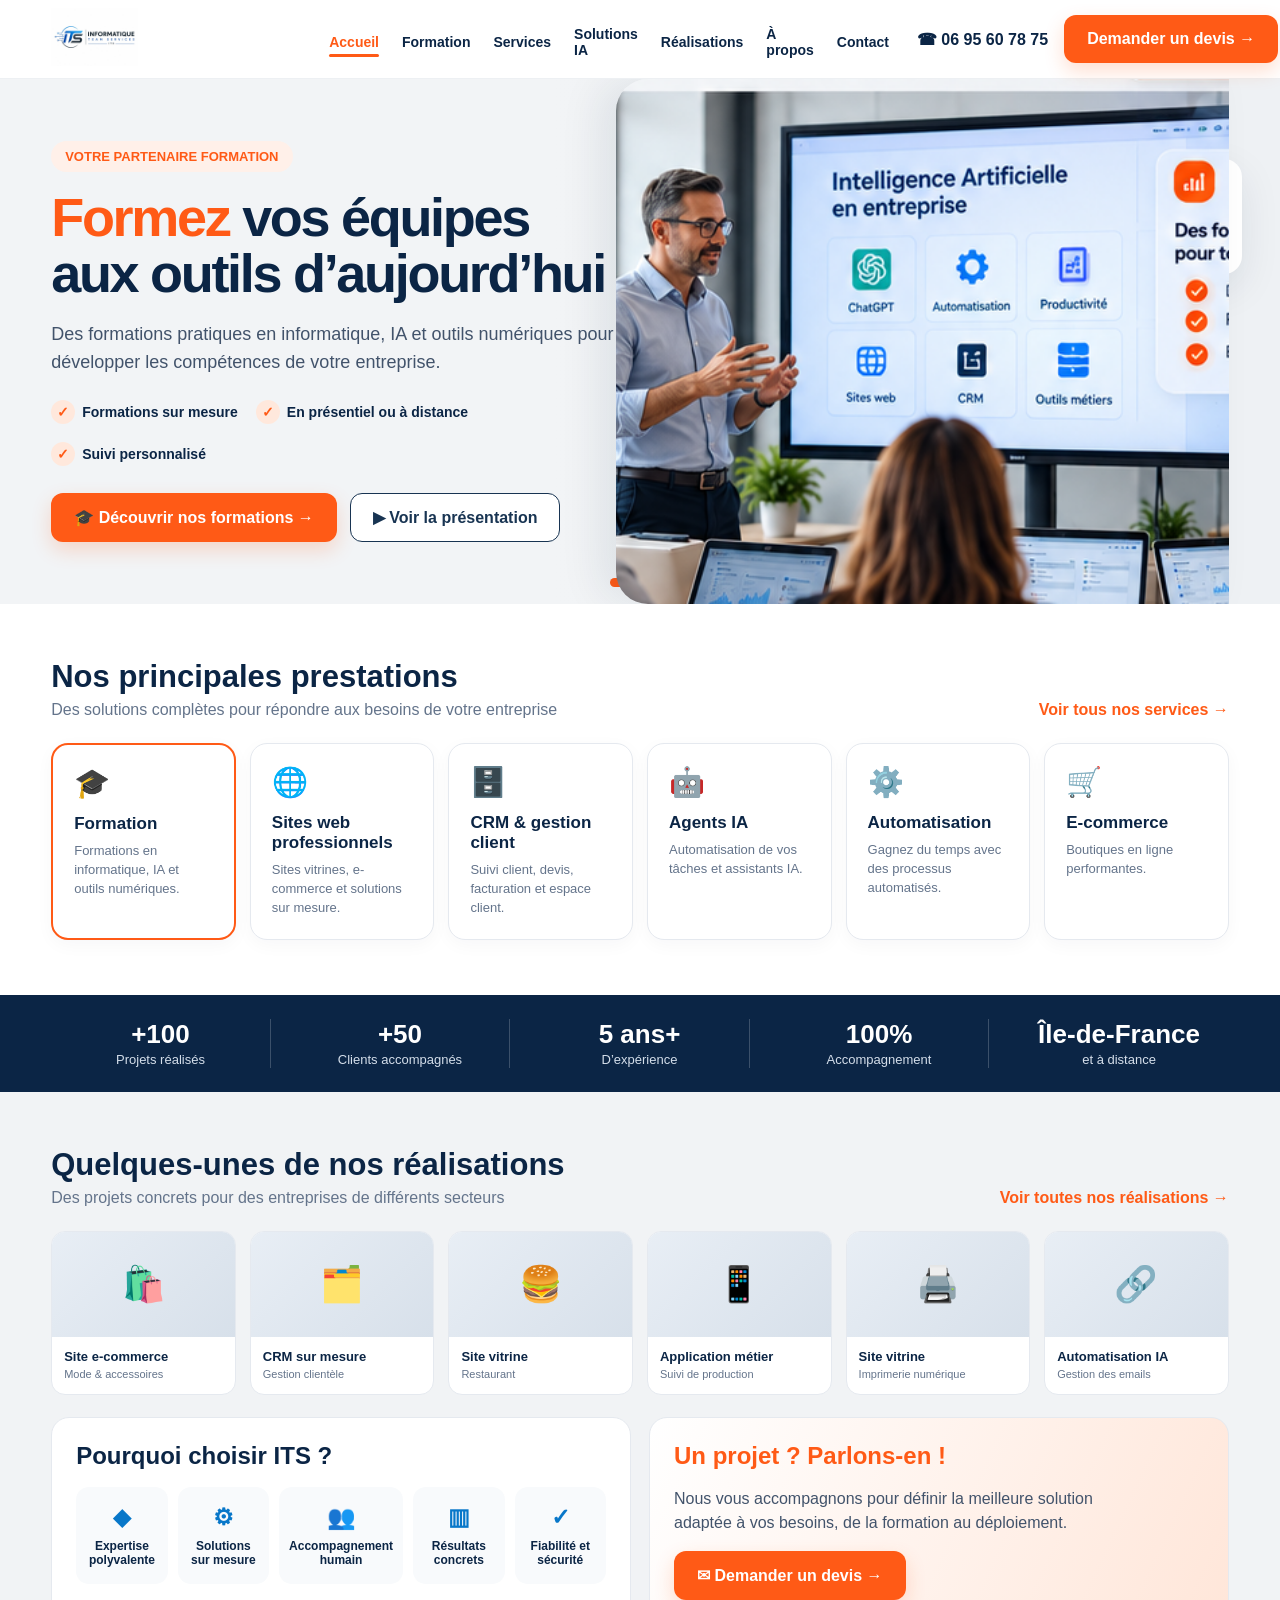
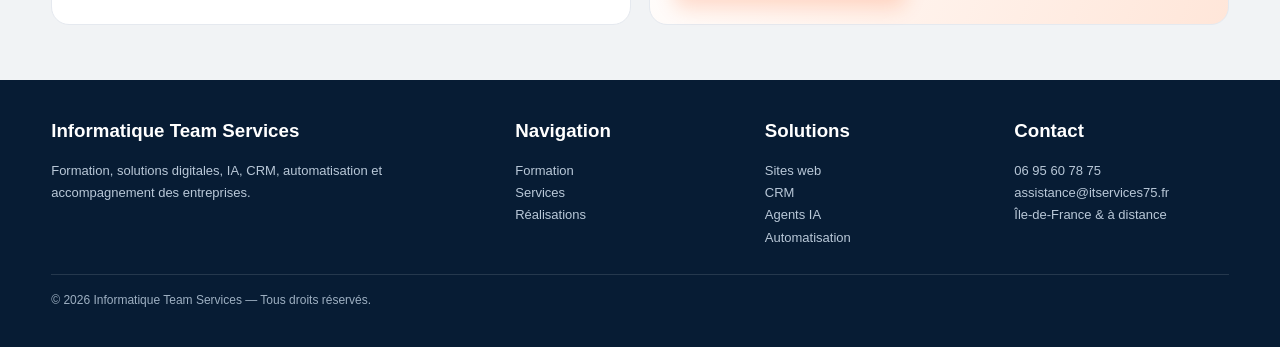
==== index.html @ d2a2e83d "Add files via upload" ====
<!doctype html>
<html lang="fr">
<head>
<meta charset="utf-8">
<meta name="viewport" content="width=device-width,initial-scale=1">
<title>ITS — Informatique Team Services | Formation & Solutions digitales</title>
<meta name="description" content="ITS accompagne les entreprises en formation informatique, intelligence artificielle, sites web, CRM, automatisation et e-commerce.">
<style>
:root{
 --navy:#0b2545;--blue:#0877c9;--orange:#ff5a16;--orange2:#ff7a32;
 --bg:#f1f3f5;--white:#fff;--muted:#64748b;--line:#e5e9ef;
 --shadow:0 14px 40px rgba(11,37,69,.09);--radius:18px;
}
*{box-sizing:border-box}
html{scroll-behavior:smooth}
body{margin:0;font-family:Inter,Arial,Helvetica,sans-serif;background:var(--bg);color:var(--navy)}
a{text-decoration:none;color:inherit}
.container{width:min(1240px,92%);margin:auto}
header{position:sticky;top:0;z-index:50;background:rgba(255,255,255,.96);backdrop-filter:blur(12px);border-bottom:1px solid #edf0f3}
.header-inner{height:78px;display:flex;align-items:center;gap:28px}
.brand img{width:250px;height:58px;object-fit:contain;object-position:left center;mix-blend-mode:multiply}
nav{display:flex;gap:23px;align-items:center;margin-left:auto;font-size:14px;font-weight:700}
nav a{padding:29px 0 24px;position:relative}
nav a.active,nav a:hover{color:var(--orange)}
nav a.active:after{content:"";position:absolute;left:0;right:0;bottom:17px;height:3px;background:var(--orange);border-radius:5px}
.header-contact{display:flex;align-items:center;gap:16px;font-weight:800;white-space:nowrap}
.phone{color:var(--navy)}
.btn{display:inline-flex;align-items:center;justify-content:center;gap:9px;padding:14px 22px;border-radius:12px;font-weight:800;border:1px solid transparent;transition:.2s;cursor:pointer}
.btn-orange{background:var(--orange);color:white;box-shadow:0 8px 20px rgba(255,90,22,.2)}
.btn-orange:hover{background:#e94d0d;transform:translateY(-1px)}
.btn-outline{background:#fff;border-color:#183452;color:#183452}
.btn-outline:hover{border-color:var(--orange);color:var(--orange)}
.hero{min-height:525px;background:#eef1f4;position:relative;overflow:hidden}
.hero:before{content:"";position:absolute;inset:0;background:linear-gradient(90deg,#f2f4f6 0%,#f2f4f6 43%,rgba(242,244,246,.65) 56%,rgba(242,244,246,0) 72%)}
.hero-grid{position:relative;z-index:2;min-height:525px;display:grid;grid-template-columns:48% 52%;align-items:center}
.hero-copy{padding:55px 0}
.kicker{display:inline-block;padding:8px 14px;background:#fff0e9;color:var(--orange);font-size:13px;font-weight:900;border-radius:99px;margin-bottom:18px}
h1{font-size:54px;line-height:1.03;letter-spacing:-2.3px;margin:0 0 20px}
.orange{color:var(--orange)}
.lead{font-size:18px;line-height:1.55;color:#42536b;max-width:610px}
.checks{display:flex;gap:18px;flex-wrap:wrap;margin:23px 0 27px;font-size:14px;font-weight:800}
.checks span:before{content:"✓";display:inline-grid;place-items:center;width:24px;height:24px;border-radius:50%;background:#ffe8dc;color:var(--orange);margin-right:7px}
.actions{display:flex;gap:13px;flex-wrap:wrap}
.hero-photo{height:525px;background-image:url("hero-formation.jpg");background-size:cover;background-position:center;border-radius:32px 0 0 32px;box-shadow:-18px 0 40px rgba(11,37,69,.08)}
.hero-bubble{position:absolute;right:3%;top:80px;background:#fff;border-radius:18px;padding:18px 22px;box-shadow:var(--shadow);font-weight:800;line-height:1.65}
.hero-bubble b{color:var(--orange)}
.hero-dots{position:absolute;left:50%;bottom:17px;transform:translateX(-50%);display:flex;gap:7px}
.hero-dots i{display:block;width:9px;height:9px;border-radius:99px;background:#c8d0d9}.hero-dots i:first-child{width:28px;background:var(--orange)}
.section{padding:55px 0;background:#fff}
.section.alt{background:var(--bg)}
.section-head{display:flex;align-items:end;justify-content:space-between;margin-bottom:24px}
.section-head h2{font-size:31px;margin:0 0 6px}.section-head p{margin:0;color:var(--muted)}
.link-orange{color:var(--orange);font-weight:800}
.cards{display:grid;grid-template-columns:repeat(6,1fr);gap:14px}
.card{background:#fff;border:1px solid var(--line);border-radius:17px;padding:21px;min-height:188px;box-shadow:0 5px 18px rgba(11,37,69,.035);transition:.2s}
.card:hover{transform:translateY(-5px);box-shadow:var(--shadow)}
.card:first-child{border:2px solid var(--orange)}
.card .ico{font-size:29px;margin-bottom:14px}.card h3{font-size:17px;margin:0 0 8px}.card p{font-size:13px;color:var(--muted);line-height:1.45;margin:0}
.stats{background:var(--navy);color:white;padding:24px 0}
.stats-grid{display:grid;grid-template-columns:repeat(5,1fr);gap:20px}
.stat{text-align:center;border-right:1px solid rgba(255,255,255,.2)}.stat:last-child{border:0}.stat strong{display:block;font-size:26px}.stat span{font-size:13px;color:#d4deea}
.projects{display:grid;grid-template-columns:repeat(6,1fr);gap:14px}
.project{background:#fff;border-radius:14px;overflow:hidden;border:1px solid var(--line)}
.project .thumb{height:105px;background:linear-gradient(135deg,#e8eef5,#d7e0ea);display:grid;place-items:center;font-size:35px}
.project .txt{padding:12px}.project strong{font-size:13px;display:block}.project span{font-size:11px;color:var(--muted)}
.bottom-grid{display:grid;grid-template-columns:1fr 1fr;gap:18px;margin-top:22px}
.why,.cta{background:#fff;border:1px solid var(--line);border-radius:18px;padding:24px}
.why h2,.cta h2{margin:0 0 17px}
.reasons{display:grid;grid-template-columns:repeat(5,1fr);gap:10px}
.reason{background:#f8fafc;border-radius:13px;padding:17px 10px;text-align:center;font-size:12px;font-weight:800}
.reason b{display:block;font-size:23px;margin-bottom:8px;color:var(--blue)}
.cta{background:linear-gradient(115deg,#fff,#ffe6d9)}
.cta p{color:#42536b;line-height:1.5;max-width:480px}
footer{background:#071c34;color:#d8e3ee;padding:40px 0}
.footer-grid{display:grid;grid-template-columns:2fr 1fr 1fr 1fr;gap:35px}
footer h3{color:white;margin-top:0}footer p,footer li{font-size:13px;line-height:1.7;color:#b9c8d8}
footer ul{list-style:none;padding:0;margin:0}
.copyright{border-top:1px solid rgba(255,255,255,.12);margin-top:25px;padding-top:18px;font-size:12px;color:#9eb0c2}
.mobile-menu{display:none}
@media(max-width:1100px){
 nav{display:none}.mobile-menu{display:block;margin-left:auto;font-size:24px}
 .header-contact .phone{display:none}.cards{grid-template-columns:repeat(3,1fr)}.projects{grid-template-columns:repeat(3,1fr)}
 .hero-grid{grid-template-columns:1fr}.hero-photo{display:none}.hero:before{background:#f2f4f6}.hero-copy{padding:65px 0}
 .stats-grid{grid-template-columns:repeat(3,1fr)}.stat:nth-child(3){border:0}.footer-grid{grid-template-columns:1fr 1fr}
}
@media(max-width:650px){
 .brand img{width:190px;height:55px}.header-inner{height:68px}.header-contact .btn{padding:11px 13px;font-size:12px}
 h1{font-size:39px;letter-spacing:-1.3px}.lead{font-size:16px}.hero-copy{padding:45px 0}.checks{display:block}.checks span{display:block;margin:9px 0}
 .cards{grid-template-columns:1fr 1fr}.projects{grid-template-columns:1fr 1fr}.stats-grid{grid-template-columns:1fr 1fr}.stat{border:0}
 .bottom-grid{grid-template-columns:1fr}.reasons{grid-template-columns:repeat(2,1fr)}.footer-grid{grid-template-columns:1fr}
 .section{padding:42px 0}.section-head{display:block}.section-head .link-orange{display:block;margin-top:12px}
}
</style>
</head>
<body>
<header>
 <div class="container header-inner">
  <a class="brand" href="#accueil"><img src="logo-its.jpg" alt="Informatique Team Services"></a>
  <nav>
   <a class="active" href="#accueil">Accueil</a>
   <a href="#formation">Formation</a>
   <a href="#services">Services</a>
   <a href="#ia">Solutions IA</a>
   <a href="#realisations">Réalisations</a>
   <a href="#apropos">À propos</a>
   <a href="#contact">Contact</a>
  </nav>
  <div class="header-contact">
   <span class="phone">☎ 06 95 60 78 75</span>
   <a class="btn btn-orange" href="#contact">Demander un devis →</a>
  </div>
  <div class="mobile-menu">☰</div>
 </div>
</header>

<main>
<section class="hero" id="accueil">
 <div class="container hero-grid">
  <div class="hero-copy">
   <span class="kicker">VOTRE PARTENAIRE FORMATION</span>
   <h1><span class="orange">Formez</span> vos équipes<br>aux outils d’aujourd’hui</h1>
   <p class="lead">Des formations pratiques en informatique, IA et outils numériques pour développer les compétences de votre entreprise.</p>
   <div class="checks">
    <span>Formations sur mesure</span><span>En présentiel ou à distance</span><span>Suivi personnalisé</span>
   </div>
   <div class="actions">
    <a class="btn btn-orange" href="#formation">🎓 Découvrir nos formations →</a>
    <a class="btn btn-outline" href="#realisations">▶ Voir la présentation</a>
   </div>
  </div>
  <div class="hero-photo"></div>
 </div>
 <div class="hero-bubble">🤖 <b>Intelligence Artificielle</b><br>⚙️ Automatisation<br>💻 Outils numériques</div>
 <div class="hero-dots"><i></i><i></i><i></i></div>
</section>

<section class="section" id="formation">
 <div class="container">
  <div class="section-head">
   <div><h2>Nos principales prestations</h2><p>Des solutions complètes pour répondre aux besoins de votre entreprise</p></div>
   <a class="link-orange" href="#services">Voir tous nos services →</a>
  </div>
  <div class="cards" id="services">
   <article class="card"><div class="ico">🎓</div><h3>Formation</h3><p>Formations en informatique, IA et outils numériques.</p></article>
   <article class="card"><div class="ico">🌐</div><h3>Sites web professionnels</h3><p>Sites vitrines, e-commerce et solutions sur mesure.</p></article>
   <article class="card"><div class="ico">🗄️</div><h3>CRM & gestion client</h3><p>Suivi client, devis, facturation et espace client.</p></article>
   <article class="card" id="ia"><div class="ico">🤖</div><h3>Agents IA</h3><p>Automatisation de vos tâches et assistants IA.</p></article>
   <article class="card"><div class="ico">⚙️</div><h3>Automatisation</h3><p>Gagnez du temps avec des processus automatisés.</p></article>
   <article class="card"><div class="ico">🛒</div><h3>E-commerce</h3><p>Boutiques en ligne performantes.</p></article>
  </div>
 </div>
</section>

<section class="stats">
 <div class="container stats-grid">
  <div class="stat"><strong>+100</strong><span>Projets réalisés</span></div>
  <div class="stat"><strong>+50</strong><span>Clients accompagnés</span></div>
  <div class="stat"><strong>5 ans+</strong><span>D’expérience</span></div>
  <div class="stat"><strong>100%</strong><span>Accompagnement</span></div>
  <div class="stat"><strong>Île-de-France</strong><span>et à distance</span></div>
 </div>
</section>

<section class="section alt" id="realisations">
 <div class="container">
  <div class="section-head">
   <div><h2>Quelques-unes de nos réalisations</h2><p>Des projets concrets pour des entreprises de différents secteurs</p></div>
   <a class="link-orange" href="#contact">Voir toutes nos réalisations →</a>
  </div>
  <div class="projects">
   <div class="project"><div class="thumb">🛍️</div><div class="txt"><strong>Site e-commerce</strong><span>Mode & accessoires</span></div></div>
   <div class="project"><div class="thumb">🗂️</div><div class="txt"><strong>CRM sur mesure</strong><span>Gestion clientèle</span></div></div>
   <div class="project"><div class="thumb">🍔</div><div class="txt"><strong>Site vitrine</strong><span>Restaurant</span></div></div>
   <div class="project"><div class="thumb">📱</div><div class="txt"><strong>Application métier</strong><span>Suivi de production</span></div></div>
   <div class="project"><div class="thumb">🖨️</div><div class="txt"><strong>Site vitrine</strong><span>Imprimerie numérique</span></div></div>
   <div class="project"><div class="thumb">🔗</div><div class="txt"><strong>Automatisation IA</strong><span>Gestion des emails</span></div></div>
  </div>
  <div class="bottom-grid">
   <div class="why" id="apropos">
    <h2>Pourquoi choisir ITS ?</h2>
    <div class="reasons">
     <div class="reason"><b>◆</b>Expertise polyvalente</div>
     <div class="reason"><b>⚙</b>Solutions sur mesure</div>
     <div class="reason"><b>👥</b>Accompagnement humain</div>
     <div class="reason"><b>▥</b>Résultats concrets</div>
     <div class="reason"><b>✓</b>Fiabilité et sécurité</div>
    </div>
   </div>
   <div class="cta" id="contact">
    <h2><span class="orange">Un projet ? Parlons-en !</span></h2>
    <p>Nous vous accompagnons pour définir la meilleure solution adaptée à vos besoins, de la formation au déploiement.</p>
    <a class="btn btn-orange" href="mailto:assistance@itservices75.fr">✉ Demander un devis →</a>
   </div>
  </div>
 </div>
</section>
</main>

<footer>
 <div class="container">
  <div class="footer-grid">
   <div><h3>Informatique Team Services</h3><p>Formation, solutions digitales, IA, CRM, automatisation et accompagnement des entreprises.</p></div>
   <div><h3>Navigation</h3><ul><li>Formation</li><li>Services</li><li>Réalisations</li></ul></div>
   <div><h3>Solutions</h3><ul><li>Sites web</li><li>CRM</li><li>Agents IA</li><li>Automatisation</li></ul></div>
   <div><h3>Contact</h3><p>06 95 60 78 75<br>assistance@itservices75.fr<br>Île-de-France & à distance</p></div>
  </div>
  <div class="copyright">© 2026 Informatique Team Services — Tous droits réservés.</div>
 </div>
</footer>
</body>
</html>
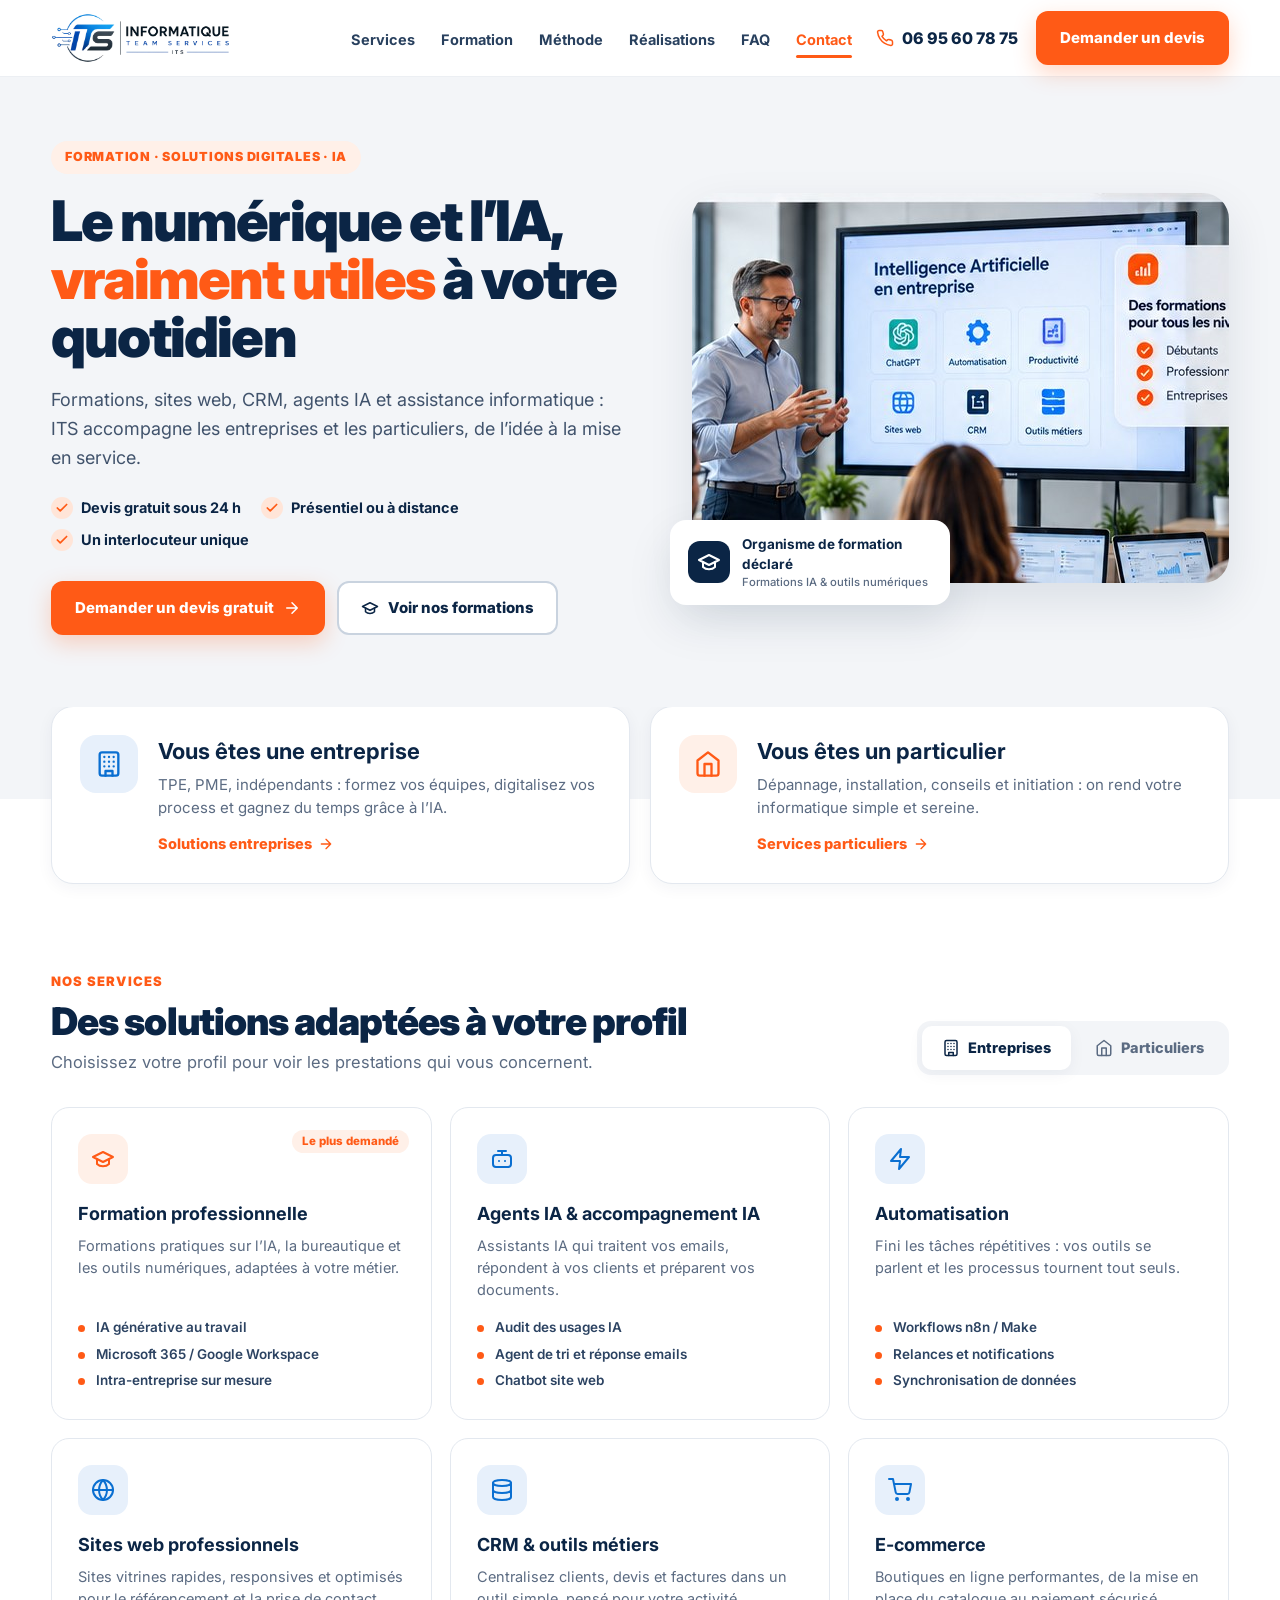
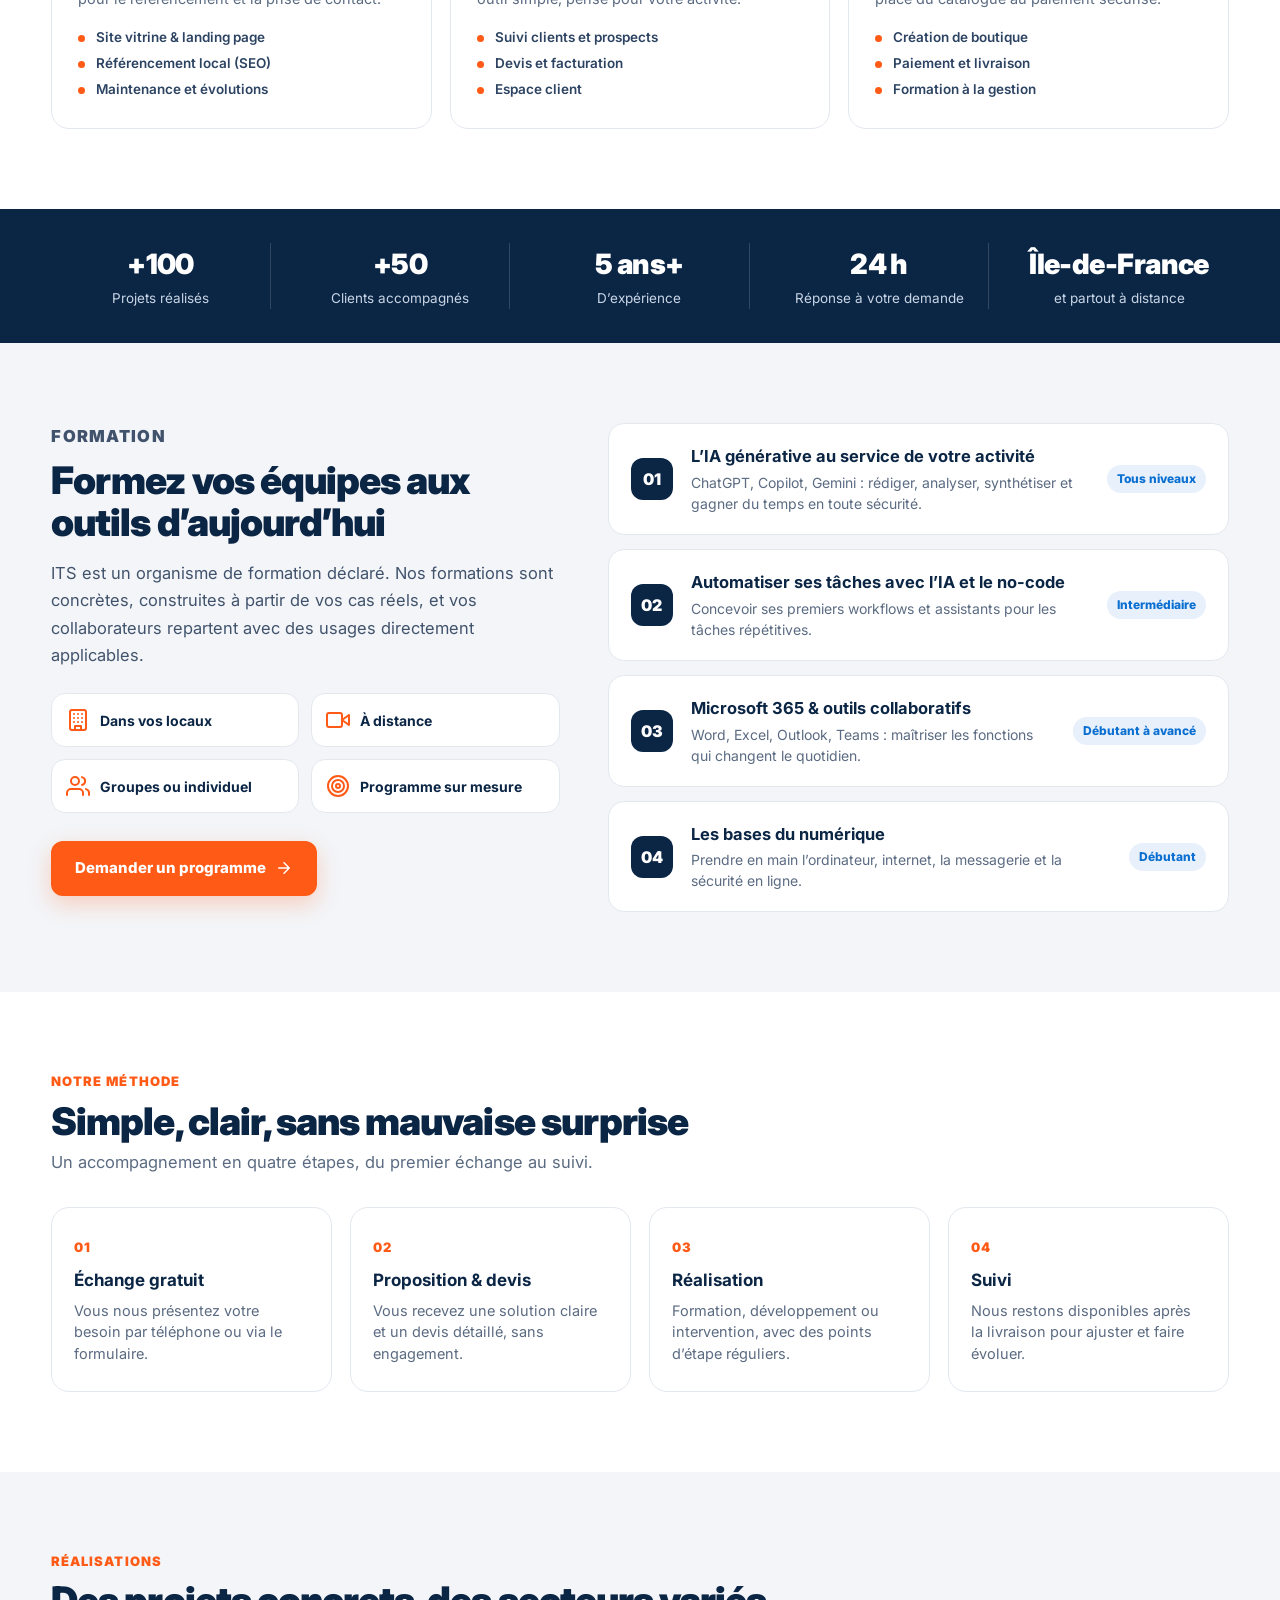
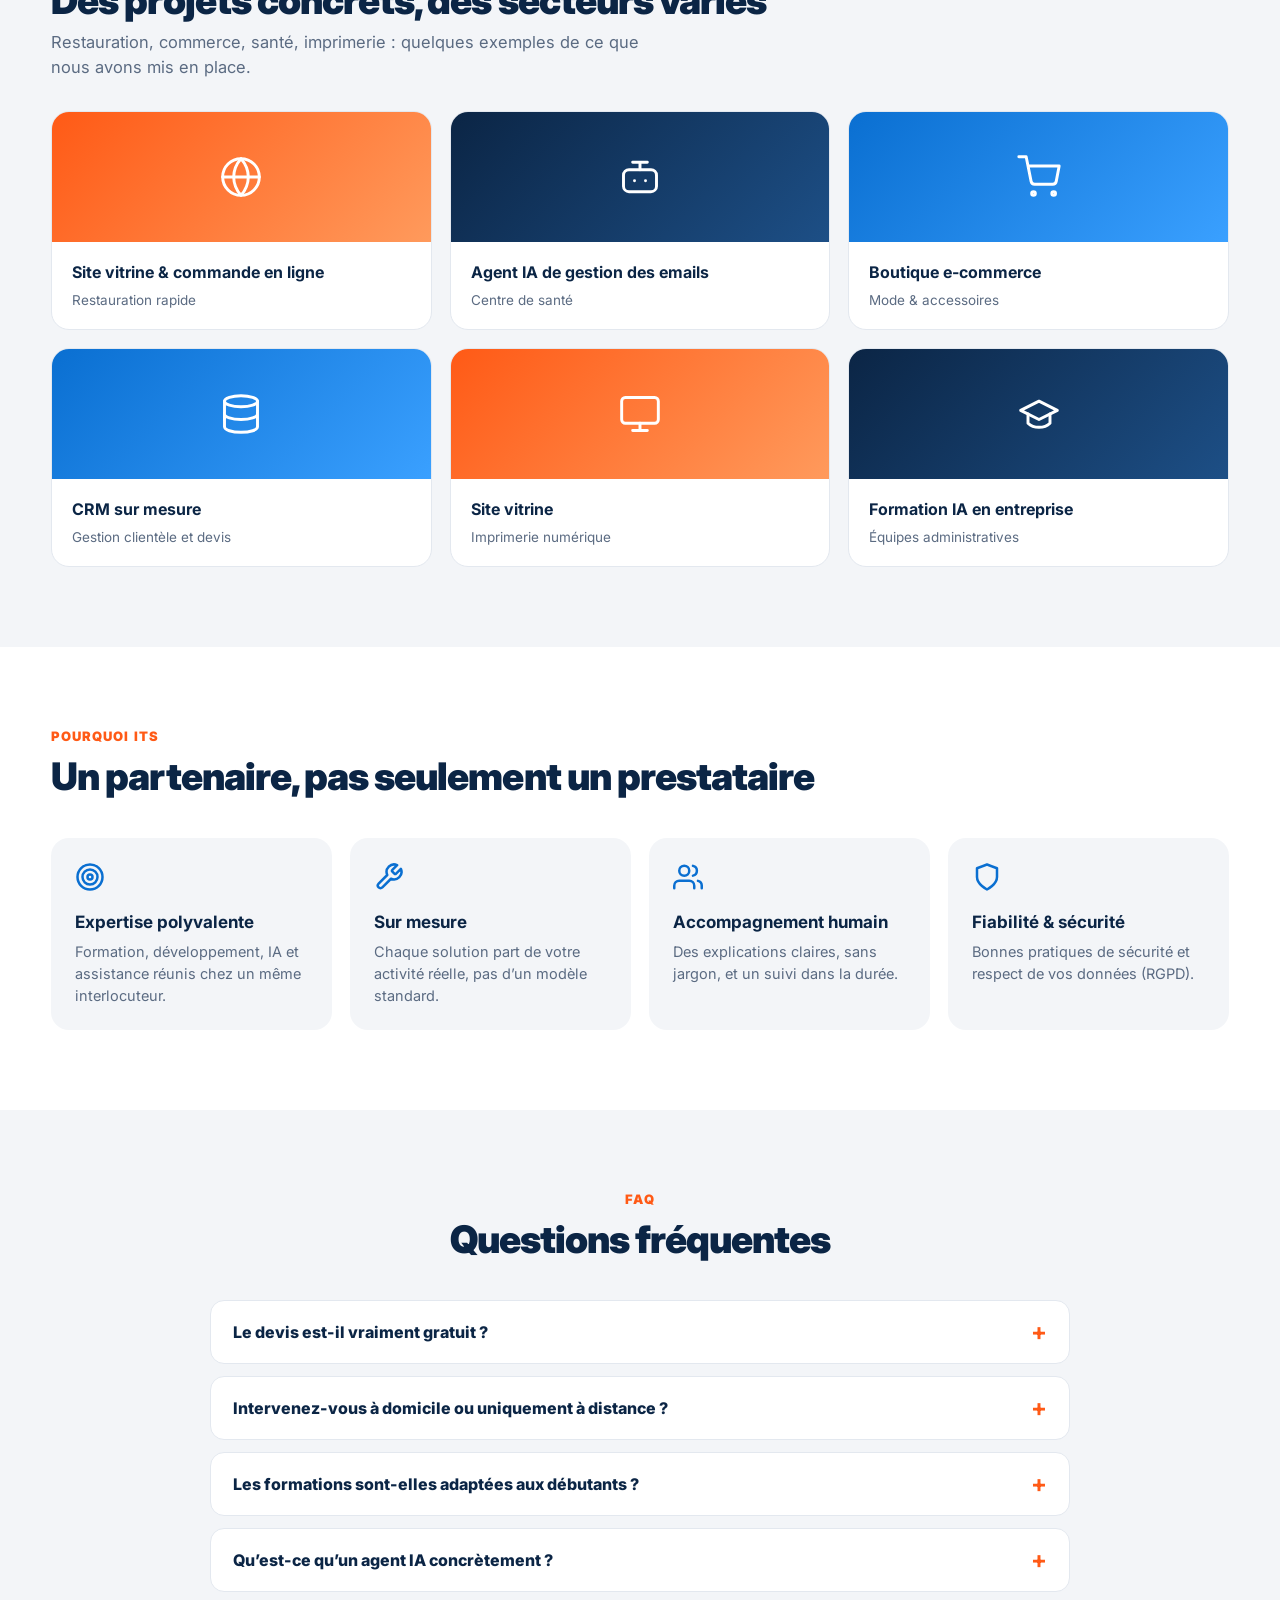
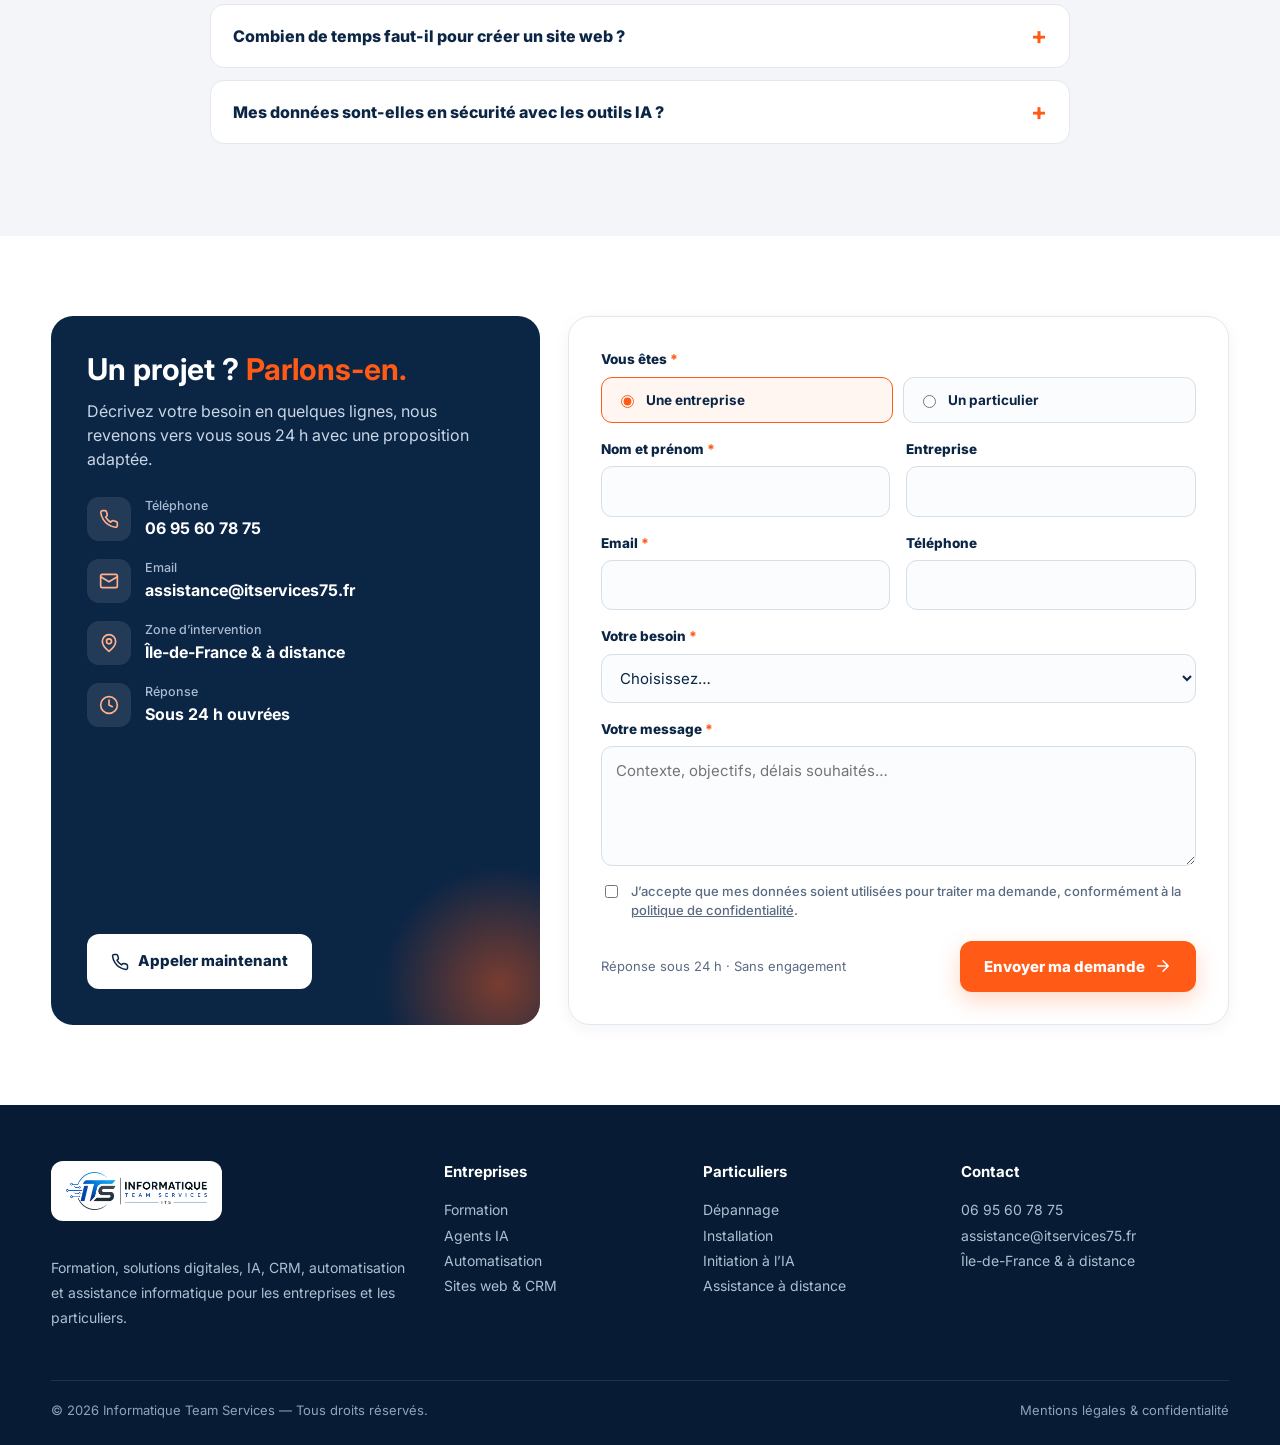
==== commit f02f431c: "Refonte v2 : segmentation Entreprises/Particuliers, formulaire de devis Netlify, menu mobile, format" ====
--- a/index.html
+++ b/index.html
@@ -3,195 +3,549 @@
 <head>
 <meta charset="utf-8">
 <meta name="viewport" content="width=device-width,initial-scale=1">
-<title>ITS — Informatique Team Services | Formation & Solutions digitales</title>
-<meta name="description" content="ITS accompagne les entreprises en formation informatique, intelligence artificielle, sites web, CRM, automatisation et e-commerce.">
+<title>ITS — Informatique Team Services | Formation, IA, sites web & assistance informatique</title>
+<meta name="description" content="Informatique Team Services (ITS) : formations informatique et IA, sites web, CRM, agents IA, automatisation et assistance informatique pour entreprises et particuliers en Île-de-France et à distance. Devis gratuit.">
+<link rel="canonical" href="https://informatique-team-services.netlify.app/">
+<meta name="theme-color" content="#0b2545">
+<link rel="icon" type="image/png" href="favicon.png">
+<link rel="apple-touch-icon" href="apple-touch-icon.png">
+<meta property="og:type" content="website">
+<meta property="og:locale" content="fr_FR">
+<meta property="og:site_name" content="Informatique Team Services">
+<meta property="og:title" content="ITS — Formation, IA & solutions digitales">
+<meta property="og:description" content="Formations IA et outils numériques, sites web, CRM, automatisation et assistance informatique. Devis gratuit sous 24 h.">
+<meta property="og:url" content="https://informatique-team-services.netlify.app/">
+<meta property="og:image" content="https://informatique-team-services.netlify.app/hero-formation.jpg">
+<meta name="twitter:card" content="summary_large_image">
+<link rel="preconnect" href="https://fonts.googleapis.com">
+<link rel="preconnect" href="https://fonts.gstatic.com" crossorigin>
+<link href="https://fonts.googleapis.com/css2?family=Inter:wght@400;500;600;700;800;900&display=swap" rel="stylesheet">
+<script type="application/ld+json">
+{
+ "@context":"https://schema.org",
+ "@type":"ProfessionalService",
+ "name":"Informatique Team Services",
+ "alternateName":"ITS",
+ "url":"https://informatique-team-services.netlify.app/",
+ "logo":"https://informatique-team-services.netlify.app/logo-its.png",
+ "image":"https://informatique-team-services.netlify.app/hero-formation.jpg",
+ "telephone":"+33695607875",
+ "email":"assistance@itservices75.fr",
+ "areaServed":[{"@type":"AdministrativeArea","name":"Île-de-France"},{"@type":"Country","name":"France"}],
+ "description":"Formation informatique et IA, création de sites web, CRM, agents IA, automatisation et assistance informatique pour entreprises et particuliers.",
+ "knowsAbout":["Formation intelligence artificielle","Création de sites web","CRM","Agents IA","Automatisation","Assistance informatique"]
+}
+</script>
 <style>
 :root{
- --navy:#0b2545;--blue:#0877c9;--orange:#ff5a16;--orange2:#ff7a32;
- --bg:#f1f3f5;--white:#fff;--muted:#64748b;--line:#e5e9ef;
- --shadow:0 14px 40px rgba(11,37,69,.09);--radius:18px;
+ --navy:#0b2545;--navy2:#071c34;--blue:#0a6fd1;--orange:#ff5a16;--orange-d:#e24a0a;
+ --bg:#f3f5f8;--white:#fff;--text:#0b2545;--muted:#5b6b82;--line:#e3e8ef;
+ --shadow:0 18px 45px rgba(11,37,69,.10);--shadow-s:0 4px 16px rgba(11,37,69,.05);--r:18px;
 }
 *{box-sizing:border-box}
-html{scroll-behavior:smooth}
-body{margin:0;font-family:Inter,Arial,Helvetica,sans-serif;background:var(--bg);color:var(--navy)}
-a{text-decoration:none;color:inherit}
-.container{width:min(1240px,92%);margin:auto}
-header{position:sticky;top:0;z-index:50;background:rgba(255,255,255,.96);backdrop-filter:blur(12px);border-bottom:1px solid #edf0f3}
-.header-inner{height:78px;display:flex;align-items:center;gap:28px}
-.brand img{width:250px;height:58px;object-fit:contain;object-position:left center;mix-blend-mode:multiply}
-nav{display:flex;gap:23px;align-items:center;margin-left:auto;font-size:14px;font-weight:700}
-nav a{padding:29px 0 24px;position:relative}
-nav a.active,nav a:hover{color:var(--orange)}
-nav a.active:after{content:"";position:absolute;left:0;right:0;bottom:17px;height:3px;background:var(--orange);border-radius:5px}
-.header-contact{display:flex;align-items:center;gap:16px;font-weight:800;white-space:nowrap}
-.phone{color:var(--navy)}
-.btn{display:inline-flex;align-items:center;justify-content:center;gap:9px;padding:14px 22px;border-radius:12px;font-weight:800;border:1px solid transparent;transition:.2s;cursor:pointer}
-.btn-orange{background:var(--orange);color:white;box-shadow:0 8px 20px rgba(255,90,22,.2)}
-.btn-orange:hover{background:#e94d0d;transform:translateY(-1px)}
-.btn-outline{background:#fff;border-color:#183452;color:#183452}
+html{scroll-behavior:smooth;scroll-padding-top:84px}
+body{margin:0;font-family:Inter,system-ui,-apple-system,"Segoe UI",Arial,sans-serif;background:var(--white);color:var(--text);-webkit-font-smoothing:antialiased;line-height:1.5}
+img{max-width:100%;display:block}
+a{color:inherit;text-decoration:none}
+:focus-visible{outline:3px solid var(--orange);outline-offset:3px;border-radius:6px}
+.container{width:min(1200px,92%);margin:auto}
+.skip{position:absolute;left:-999px;top:8px;background:var(--navy);color:#fff;padding:10px 16px;border-radius:8px;z-index:100}
+.skip:focus{left:8px}
+.ic{width:24px;height:24px;stroke:currentColor;fill:none;stroke-width:2;stroke-linecap:round;stroke-linejoin:round;flex:none}
+
+/* Header */
+header{position:sticky;top:0;z-index:60;background:rgba(255,255,255,.95);backdrop-filter:blur(12px);border-bottom:1px solid #eceff3}
+.header-inner{height:76px;display:flex;align-items:center;gap:24px}
+.brand img{height:50px;width:auto}
+nav.main{display:flex;gap:26px;margin-left:auto;font-size:14.5px;font-weight:700}
+nav.main a{padding:27px 0 24px;position:relative;color:#28405e}
+nav.main a:hover,nav.main a.active{color:var(--orange)}
+nav.main a.active:after{content:"";position:absolute;left:0;right:0;bottom:16px;height:3px;background:var(--orange);border-radius:3px}
+.header-cta{display:flex;align-items:center;gap:18px;font-weight:800;white-space:nowrap}
+.phone{display:inline-flex;align-items:center;gap:8px;color:var(--navy)}
+.phone .ic{width:18px;height:18px;color:var(--orange)}
+.burger{display:none;margin-left:auto;background:none;border:0;padding:8px;cursor:pointer;color:var(--navy)}
+.burger .ic{width:28px;height:28px}
+.drawer{display:none}
+
+/* Buttons */
+.btn{display:inline-flex;align-items:center;justify-content:center;gap:9px;padding:14px 22px;border-radius:12px;font-weight:800;font-size:15px;border:2px solid transparent;transition:.18s;cursor:pointer;font-family:inherit}
+.btn .ic{width:18px;height:18px}
+.btn-orange{background:var(--orange);color:#fff;box-shadow:0 8px 22px rgba(255,90,22,.25)}
+.btn-orange:hover{background:var(--orange-d);transform:translateY(-1px)}
+.btn-outline{background:#fff;border-color:#c9d3df;color:var(--navy)}
 .btn-outline:hover{border-color:var(--orange);color:var(--orange)}
-.hero{min-height:525px;background:#eef1f4;position:relative;overflow:hidden}
-.hero:before{content:"";position:absolute;inset:0;background:linear-gradient(90deg,#f2f4f6 0%,#f2f4f6 43%,rgba(242,244,246,.65) 56%,rgba(242,244,246,0) 72%)}
-.hero-grid{position:relative;z-index:2;min-height:525px;display:grid;grid-template-columns:48% 52%;align-items:center}
-.hero-copy{padding:55px 0}
-.kicker{display:inline-block;padding:8px 14px;background:#fff0e9;color:var(--orange);font-size:13px;font-weight:900;border-radius:99px;margin-bottom:18px}
-h1{font-size:54px;line-height:1.03;letter-spacing:-2.3px;margin:0 0 20px}
+.btn-white{background:#fff;color:var(--navy)}
+.btn-white:hover{color:var(--orange)}
+
+/* Hero */
+.hero{background:var(--bg);position:relative;overflow:hidden}
+.hero-grid{display:grid;grid-template-columns:1.05fr .95fr;gap:48px;align-items:center;padding:64px 0 72px}
+.kicker{display:inline-flex;align-items:center;gap:8px;padding:7px 14px;background:#fff0e8;color:var(--orange);font-size:12.5px;font-weight:900;letter-spacing:.06em;border-radius:99px;margin-bottom:18px;text-transform:uppercase}
+h1{font-size:clamp(36px,4.6vw,56px);line-height:1.04;letter-spacing:-.035em;margin:0 0 20px;font-weight:900}
 .orange{color:var(--orange)}
-.lead{font-size:18px;line-height:1.55;color:#42536b;max-width:610px}
-.checks{display:flex;gap:18px;flex-wrap:wrap;margin:23px 0 27px;font-size:14px;font-weight:800}
-.checks span:before{content:"✓";display:inline-grid;place-items:center;width:24px;height:24px;border-radius:50%;background:#ffe8dc;color:var(--orange);margin-right:7px}
-.actions{display:flex;gap:13px;flex-wrap:wrap}
-.hero-photo{height:525px;background-image:url("hero-formation.jpg");background-size:cover;background-position:center;border-radius:32px 0 0 32px;box-shadow:-18px 0 40px rgba(11,37,69,.08)}
-.hero-bubble{position:absolute;right:3%;top:80px;background:#fff;border-radius:18px;padding:18px 22px;box-shadow:var(--shadow);font-weight:800;line-height:1.65}
-.hero-bubble b{color:var(--orange)}
-.hero-dots{position:absolute;left:50%;bottom:17px;transform:translateX(-50%);display:flex;gap:7px}
-.hero-dots i{display:block;width:9px;height:9px;border-radius:99px;background:#c8d0d9}.hero-dots i:first-child{width:28px;background:var(--orange)}
-.section{padding:55px 0;background:#fff}
+.lead{font-size:18px;line-height:1.6;color:#41536c;max-width:580px;margin:0}
+.checks{display:flex;gap:10px 20px;flex-wrap:wrap;margin:24px 0 30px;padding:0;list-style:none;font-size:14.5px;font-weight:700}
+.checks li{display:flex;align-items:center;gap:8px}
+.checks .ic{width:22px;height:22px;padding:4px;border-radius:50%;background:#ffe5d8;color:var(--orange);stroke-width:3}
+.actions{display:flex;gap:12px;flex-wrap:wrap}
+.hero-media{position:relative}
+.hero-media img{width:100%;aspect-ratio:702/390;object-fit:cover;border-radius:26px;box-shadow:var(--shadow)}
+.hero-badge{position:absolute;left:-22px;bottom:-22px;background:#fff;border-radius:16px;padding:14px 18px;box-shadow:var(--shadow);display:flex;gap:12px;align-items:center;font-size:13.5px;font-weight:700;max-width:280px}
+.hero-badge .dot{width:42px;height:42px;border-radius:12px;background:var(--navy);color:#fff;display:grid;place-items:center;flex:none}
+.hero-badge small{display:block;color:var(--muted);font-weight:500}
+
+/* Audience */
+.audience{margin-top:-1px;padding:0 0 8px;background:linear-gradient(var(--bg) 50%,#fff 50%)}
+.aud-grid{display:grid;grid-template-columns:1fr 1fr;gap:20px}
+.aud{display:flex;gap:20px;align-items:flex-start;background:#fff;border:1px solid var(--line);border-radius:22px;padding:28px;box-shadow:var(--shadow-s);transition:.2s;text-align:left;cursor:pointer;font:inherit;color:inherit;width:100%}
+.aud:hover{transform:translateY(-4px);box-shadow:var(--shadow);border-color:#ffc4a8}
+.aud .big{width:58px;height:58px;border-radius:16px;display:grid;place-items:center;flex:none}
+.aud .big .ic{width:28px;height:28px}
+.aud.pro .big{background:#e7f0fb;color:var(--blue)}
+.aud.part .big{background:#fff0e8;color:var(--orange)}
+.aud h2{font-size:22px;margin:0 0 6px}
+.aud p{margin:0 0 12px;color:var(--muted);font-size:15px}
+.aud .go{font-weight:800;color:var(--orange);display:inline-flex;align-items:center;gap:6px;font-size:14.5px}
+.aud .go .ic{width:16px;height:16px}
+
+/* Sections */
+.section{padding:80px 0}
 .section.alt{background:var(--bg)}
-.section-head{display:flex;align-items:end;justify-content:space-between;margin-bottom:24px}
-.section-head h2{font-size:31px;margin:0 0 6px}.section-head p{margin:0;color:var(--muted)}
-.link-orange{color:var(--orange);font-weight:800}
-.cards{display:grid;grid-template-columns:repeat(6,1fr);gap:14px}
-.card{background:#fff;border:1px solid var(--line);border-radius:17px;padding:21px;min-height:188px;box-shadow:0 5px 18px rgba(11,37,69,.035);transition:.2s}
-.card:hover{transform:translateY(-5px);box-shadow:var(--shadow)}
-.card:first-child{border:2px solid var(--orange)}
-.card .ico{font-size:29px;margin-bottom:14px}.card h3{font-size:17px;margin:0 0 8px}.card p{font-size:13px;color:var(--muted);line-height:1.45;margin:0}
-.stats{background:var(--navy);color:white;padding:24px 0}
+.section-head{display:flex;align-items:flex-end;justify-content:space-between;gap:24px;margin-bottom:32px}
+.section-head .eyebrow,.eyebrow{font-size:13px;font-weight:900;color:var(--orange);letter-spacing:.08em;text-transform:uppercase;margin:0 0 8px}
+.section-head h2,.h2{font-size:clamp(28px,3vw,38px);line-height:1.12;letter-spacing:-.025em;margin:0 0 8px;font-weight:900}
+.section-head p{margin:0;color:var(--muted);max-width:620px;font-size:16.5px}
+
+/* Tabs */
+.tabs{display:inline-flex;background:var(--bg);padding:5px;border-radius:14px;gap:4px}
+.tab{border:0;background:none;padding:11px 20px;border-radius:10px;font:inherit;font-weight:800;font-size:14.5px;color:var(--muted);cursor:pointer;display:inline-flex;gap:8px;align-items:center}
+.tab .ic{width:18px;height:18px}
+.tab[aria-selected="true"]{background:#fff;color:var(--navy);box-shadow:var(--shadow-s)}
+.panel[hidden]{display:none}
+.cards{display:grid;grid-template-columns:repeat(3,1fr);gap:18px}
+.card{position:relative;background:#fff;border:1px solid var(--line);border-radius:var(--r);padding:26px;transition:.2s;display:flex;flex-direction:column}
+.card:hover{transform:translateY(-4px);box-shadow:var(--shadow);border-color:#d5dde8}
+.card .ico{width:50px;height:50px;border-radius:14px;background:#e7f0fb;color:var(--blue);display:grid;place-items:center;margin-bottom:16px}
+.card.hl .ico{background:#fff0e8;color:var(--orange)}
+.card h3{font-size:18px;margin:0 0 8px}
+.card p{font-size:14.5px;color:var(--muted);margin:0 0 14px;flex:1}
+.card ul{margin:0;padding:0;list-style:none;font-size:13.5px;font-weight:600;color:#2c4362}
+.card li{padding:3px 0 3px 18px;position:relative}
+.card li:before{content:"";position:absolute;left:0;top:11px;width:7px;height:7px;border-radius:50%;background:var(--orange)}
+.tag{position:absolute;top:22px;right:22px;display:inline-block;font-size:11.5px;font-weight:800;color:var(--orange);background:#fff0e8;border-radius:99px;padding:3px 10px;margin-bottom:10px;align-self:flex-start}
+
+/* Formation */
+.formation{display:grid;grid-template-columns:.9fr 1.1fr;gap:48px;align-items:start}
+.formation .intro p{color:#41536c;font-size:16.5px;line-height:1.65}
+.formats{display:grid;grid-template-columns:1fr 1fr;gap:12px;margin:24px 0 28px}
+.fmt{display:flex;gap:10px;align-items:center;background:#fff;border:1px solid var(--line);border-radius:14px;padding:14px;font-weight:700;font-size:14px}
+.fmt .ic{color:var(--orange)}
+.programs{display:grid;gap:14px}
+.prog{background:#fff;border:1px solid var(--line);border-radius:16px;padding:20px 22px;display:grid;grid-template-columns:auto 1fr auto;gap:18px;align-items:center;transition:.2s}
+.prog:hover{border-color:#ffc4a8;box-shadow:var(--shadow-s)}
+.prog .num{width:42px;height:42px;border-radius:12px;background:var(--navy);color:#fff;display:grid;place-items:center;font-weight:900}
+.prog h3{margin:0 0 3px;font-size:16.5px}
+.prog p{margin:0;font-size:14px;color:var(--muted)}
+.prog .lvl{font-size:12px;font-weight:800;color:var(--blue);background:#e7f0fb;padding:5px 10px;border-radius:99px;white-space:nowrap}
+
+/* Stats */
+.stats{background:var(--navy);color:#fff;padding:34px 0}
 .stats-grid{display:grid;grid-template-columns:repeat(5,1fr);gap:20px}
-.stat{text-align:center;border-right:1px solid rgba(255,255,255,.2)}.stat:last-child{border:0}.stat strong{display:block;font-size:26px}.stat span{font-size:13px;color:#d4deea}
-.projects{display:grid;grid-template-columns:repeat(6,1fr);gap:14px}
-.project{background:#fff;border-radius:14px;overflow:hidden;border:1px solid var(--line)}
-.project .thumb{height:105px;background:linear-gradient(135deg,#e8eef5,#d7e0ea);display:grid;place-items:center;font-size:35px}
-.project .txt{padding:12px}.project strong{font-size:13px;display:block}.project span{font-size:11px;color:var(--muted)}
-.bottom-grid{display:grid;grid-template-columns:1fr 1fr;gap:18px;margin-top:22px}
-.why,.cta{background:#fff;border:1px solid var(--line);border-radius:18px;padding:24px}
-.why h2,.cta h2{margin:0 0 17px}
-.reasons{display:grid;grid-template-columns:repeat(5,1fr);gap:10px}
-.reason{background:#f8fafc;border-radius:13px;padding:17px 10px;text-align:center;font-size:12px;font-weight:800}
-.reason b{display:block;font-size:23px;margin-bottom:8px;color:var(--blue)}
-.cta{background:linear-gradient(115deg,#fff,#ffe6d9)}
-.cta p{color:#42536b;line-height:1.5;max-width:480px}
-footer{background:#071c34;color:#d8e3ee;padding:40px 0}
-.footer-grid{display:grid;grid-template-columns:2fr 1fr 1fr 1fr;gap:35px}
-footer h3{color:white;margin-top:0}footer p,footer li{font-size:13px;line-height:1.7;color:#b9c8d8}
+.stat{text-align:center;border-right:1px solid rgba(255,255,255,.16)}
+.stat:last-child{border:0}
+.stat strong{display:block;font-size:28px;font-weight:900;letter-spacing:-.02em}
+.stat span{font-size:13.5px;color:#c9d6e6}
+
+/* Steps */
+.steps{display:grid;grid-template-columns:repeat(4,1fr);gap:18px;counter-reset:s}
+.step{position:relative;background:#fff;border:1px solid var(--line);border-radius:var(--r);padding:26px 22px}
+.step:before{counter-increment:s;content:"0" counter(s);font-size:13px;font-weight:900;color:var(--orange);letter-spacing:.05em}
+.step h3{margin:10px 0 6px;font-size:17px}
+.step p{margin:0;color:var(--muted);font-size:14.5px}
+
+/* Projects */
+.projects{display:grid;grid-template-columns:repeat(3,1fr);gap:18px}
+.project{background:#fff;border-radius:var(--r);overflow:hidden;border:1px solid var(--line);transition:.2s}
+.project:hover{box-shadow:var(--shadow);transform:translateY(-3px)}
+.project .thumb{height:130px;display:grid;place-items:center;color:#fff}
+.project .thumb .ic{width:44px;height:44px;stroke-width:1.6}
+.t1{background:linear-gradient(135deg,#0b2545,#1d4f86)}.t2{background:linear-gradient(135deg,#0a6fd1,#3aa0ff)}.t3{background:linear-gradient(135deg,#ff5a16,#ff9a5c)}
+.project .txt{padding:18px 20px}
+.project strong{display:block;font-size:16px;margin-bottom:3px}
+.project span{font-size:13.5px;color:var(--muted)}
+
+/* Why */
+.reasons{display:grid;grid-template-columns:repeat(4,1fr);gap:18px}
+.reason{padding:24px;border-radius:var(--r);background:var(--bg)}
+.reason .ic{width:30px;height:30px;color:var(--blue);margin-bottom:12px}
+.reason h3{margin:0 0 6px;font-size:17px}
+.reason p{margin:0;font-size:14.5px;color:var(--muted)}
+
+/* FAQ */
+.faq{max-width:860px;margin:auto}
+.faq details{background:#fff;border:1px solid var(--line);border-radius:14px;margin-bottom:12px;padding:0 22px}
+.faq summary{cursor:pointer;list-style:none;padding:19px 0;font-weight:800;font-size:16px;display:flex;justify-content:space-between;gap:16px;align-items:center}
+.faq summary::-webkit-details-marker{display:none}
+.faq summary:after{content:"+";font-size:24px;color:var(--orange);font-weight:700;line-height:1}
+.faq details[open] summary:after{content:"−"}
+.faq details p{margin:0 0 20px;color:#41536c}
+
+/* Contact */
+.contact-wrap{display:grid;grid-template-columns:.85fr 1.15fr;gap:28px;align-items:stretch}
+.contact-info{background:var(--navy);color:#fff;border-radius:22px;padding:36px;position:relative;overflow:hidden;display:flex;flex-direction:column}
+.contact-info .btn{margin-top:auto;align-self:flex-start;position:relative;z-index:1}
+.contact-info:after{content:"";position:absolute;right:-80px;bottom:-80px;width:240px;height:240px;border-radius:50%;background:radial-gradient(circle,rgba(255,90,22,.45),transparent 70%)}
+.contact-info h2{margin:0 0 12px;font-size:30px;line-height:1.15}
+.contact-info p{color:#c9d6e6;margin:0 0 26px}
+.ci{display:flex;gap:14px;align-items:center;margin-bottom:18px;font-weight:700}
+.ci .b{width:44px;height:44px;border-radius:12px;background:rgba(255,255,255,.1);display:grid;place-items:center;flex:none}
+.ci .b .ic{width:20px;height:20px;color:#ffb08c}
+.ci small{display:block;font-weight:500;color:#a9bbd0;font-size:12.5px}
+.ci a:hover{color:#ffb08c}
+form.devis{background:#fff;border:1px solid var(--line);border-radius:22px;padding:32px;box-shadow:var(--shadow-s)}
+.fgrid{display:grid;grid-template-columns:1fr 1fr;gap:16px}
+.field{display:flex;flex-direction:column;gap:7px}
+.field.full{grid-column:1/-1}
+label{font-size:13.5px;font-weight:800}
+label .req{color:var(--orange)}
+input,select,textarea{font:inherit;font-size:15px;padding:13px 14px;border:1.5px solid #d6dee8;border-radius:11px;background:#fbfcfd;color:var(--text);width:100%}
+input:focus,select:focus,textarea:focus{outline:none;border-color:var(--blue);background:#fff;box-shadow:0 0 0 4px rgba(10,111,209,.12)}
+textarea{min-height:120px;resize:vertical}
+.seg{display:flex;gap:10px}
+.seg label{flex:1;display:flex;align-items:center;gap:9px;border:1.5px solid #d6dee8;border-radius:11px;padding:12px 14px;cursor:pointer;font-weight:700;background:#fbfcfd}
+.seg input{width:auto;accent-color:var(--orange)}
+.seg label:has(input:checked){border-color:var(--orange);background:#fff6f1}
+.consent{display:flex;gap:10px;align-items:flex-start;font-size:13px;color:var(--muted);font-weight:500}
+.consent input{width:auto;margin-top:3px;accent-color:var(--orange)}
+.consent a{text-decoration:underline}
+.hp{position:absolute;left:-9999px}
+.form-foot{display:flex;align-items:center;justify-content:space-between;gap:16px;margin-top:20px;flex-wrap:wrap}
+.form-foot small{color:var(--muted);font-size:13px}
+
+/* Footer */
+footer{background:var(--navy2);color:#d8e3ee;padding:56px 0 24px}
+.footer-grid{display:grid;grid-template-columns:1.6fr 1fr 1fr 1.2fr;gap:36px}
+.footer-logo{background:#fff;border-radius:12px;padding:10px 14px;display:inline-block;margin-bottom:14px}
+.footer-logo img{height:40px;width:auto}
+footer h3{color:#fff;margin:0 0 14px;font-size:15px}
+footer p,footer li{font-size:14px;line-height:1.8;color:#aebfd2}
 footer ul{list-style:none;padding:0;margin:0}
-.copyright{border-top:1px solid rgba(255,255,255,.12);margin-top:25px;padding-top:18px;font-size:12px;color:#9eb0c2}
-.mobile-menu{display:none}
+footer a:hover{color:#ffb08c}
+.copyright{border-top:1px solid rgba(255,255,255,.1);margin-top:36px;padding-top:20px;font-size:13px;color:#8fa3b9;display:flex;justify-content:space-between;gap:12px;flex-wrap:wrap}
+
+/* Mobile sticky bar */
+.mbar{display:none}
+
 @media(max-width:1100px){
- nav{display:none}.mobile-menu{display:block;margin-left:auto;font-size:24px}
- .header-contact .phone{display:none}.cards{grid-template-columns:repeat(3,1fr)}.projects{grid-template-columns:repeat(3,1fr)}
- .hero-grid{grid-template-columns:1fr}.hero-photo{display:none}.hero:before{background:#f2f4f6}.hero-copy{padding:65px 0}
- .stats-grid{grid-template-columns:repeat(3,1fr)}.stat:nth-child(3){border:0}.footer-grid{grid-template-columns:1fr 1fr}
+ nav.main,.header-cta .phone{display:none}
+ .burger{display:block;margin-left:0}
+ .header-cta{margin-left:auto}
+ .drawer{position:fixed;inset:76px 0 auto 0;background:#fff;border-bottom:1px solid var(--line);box-shadow:var(--shadow);padding:10px 4% 22px;z-index:55}
+ .drawer.open{display:block}
+ .drawer a{display:block;padding:14px 4px;font-weight:800;font-size:17px;border-bottom:1px solid #f0f2f5}
+ .drawer .btn{margin-top:16px;width:100%;border-bottom:0}
+ .hero-grid{grid-template-columns:1fr;gap:40px;padding:48px 0 60px}
+ .hero-badge{left:16px;bottom:-18px}
+ .cards,.projects{grid-template-columns:1fr 1fr}
+ .formation{grid-template-columns:1fr}
+ .stats-grid{grid-template-columns:repeat(3,1fr)}.stat:nth-child(3){border:0}
+ .steps,.reasons{grid-template-columns:1fr 1fr}
+ .contact-wrap{grid-template-columns:1fr}
+ .footer-grid{grid-template-columns:1fr 1fr}
 }
-@media(max-width:650px){
- .brand img{width:190px;height:55px}.header-inner{height:68px}.header-contact .btn{padding:11px 13px;font-size:12px}
- h1{font-size:39px;letter-spacing:-1.3px}.lead{font-size:16px}.hero-copy{padding:45px 0}.checks{display:block}.checks span{display:block;margin:9px 0}
- .cards{grid-template-columns:1fr 1fr}.projects{grid-template-columns:1fr 1fr}.stats-grid{grid-template-columns:1fr 1fr}.stat{border:0}
- .bottom-grid{grid-template-columns:1fr}.reasons{grid-template-columns:repeat(2,1fr)}.footer-grid{grid-template-columns:1fr}
- .section{padding:42px 0}.section-head{display:block}.section-head .link-orange{display:block;margin-top:12px}
+@media(max-width:680px){
+ body{padding-bottom:68px}
+ .header-inner{height:66px;gap:12px}
+ .drawer{inset:66px 0 auto 0}
+ .brand img{height:40px}
+ .header-cta .btn{display:none}
+ .burger{margin-left:auto}
+ .lead{font-size:16.5px}
+ .checks{flex-direction:column}
+ .actions .btn{width:100%}
+ .aud-grid,.cards,.projects,.steps,.reasons,.fgrid,.formats{grid-template-columns:1fr}
+ .aud{padding:22px}
+ .section{padding:56px 0}
+ .section-head{flex-direction:column;align-items:flex-start}
+ .tabs{width:100%}.tab{flex:1;justify-content:center;padding:11px 8px}
+ .prog{grid-template-columns:auto 1fr}.prog .lvl{grid-column:2;justify-self:start}
+ .stats-grid{grid-template-columns:1fr 1fr}.stat{border:0}.stat:last-child{grid-column:1/-1}
+ .seg{flex-direction:column}
+ form.devis,.contact-info{padding:24px}
+ .footer-grid{grid-template-columns:1fr}
+ .mbar{display:grid;grid-template-columns:1fr 1.4fr;gap:10px;position:fixed;left:0;right:0;bottom:0;z-index:70;background:#fff;padding:10px 4%;border-top:1px solid var(--line);box-shadow:0 -6px 20px rgba(11,37,69,.08)}
+ .mbar .btn{padding:12px;font-size:14.5px}
 }
+@media(prefers-reduced-motion:reduce){*{transition:none!important;scroll-behavior:auto!important}}
 </style>
 </head>
 <body>
+<!-- Icônes -->
+<svg width="0" height="0" style="position:absolute" aria-hidden="true">
+ <defs>
+  <symbol id="i-phone" viewBox="0 0 24 24"><path d="M22 16.9v3a2 2 0 0 1-2.2 2 19.8 19.8 0 0 1-8.6-3.1 19.5 19.5 0 0 1-6-6A19.8 19.8 0 0 1 2.1 4.2 2 2 0 0 1 4.1 2h3a2 2 0 0 1 2 1.7c.1.9.4 1.8.7 2.7a2 2 0 0 1-.5 2.1L8 9.8a16 16 0 0 0 6 6l1.3-1.3a2 2 0 0 1 2.1-.4c.9.3 1.8.6 2.7.7a2 2 0 0 1 1.7 2z"/></symbol>
+  <symbol id="i-mail" viewBox="0 0 24 24"><rect x="2" y="4" width="20" height="16" rx="2"/><path d="m22 7-10 6L2 7"/></symbol>
+  <symbol id="i-pin" viewBox="0 0 24 24"><path d="M20 10c0 6-8 12-8 12s-8-6-8-12a8 8 0 0 1 16 0z"/><circle cx="12" cy="10" r="3"/></symbol>
+  <symbol id="i-clock" viewBox="0 0 24 24"><circle cx="12" cy="12" r="10"/><path d="M12 6v6l4 2"/></symbol>
+  <symbol id="i-check" viewBox="0 0 24 24"><path d="M20 6 9 17l-5-5"/></symbol>
+  <symbol id="i-arrow" viewBox="0 0 24 24"><path d="M5 12h14M12 5l7 7-7 7"/></symbol>
+  <symbol id="i-menu" viewBox="0 0 24 24"><path d="M4 6h16M4 12h16M4 18h16"/></symbol>
+  <symbol id="i-x" viewBox="0 0 24 24"><path d="M18 6 6 18M6 6l12 12"/></symbol>
+  <symbol id="i-building" viewBox="0 0 24 24"><rect x="4" y="2" width="16" height="20" rx="2"/><path d="M9 22v-4h6v4M8 6h.01M16 6h.01M12 6h.01M12 10h.01M12 14h.01M16 10h.01M16 14h.01M8 10h.01M8 14h.01"/></symbol>
+  <symbol id="i-home" viewBox="0 0 24 24"><path d="m3 9 9-7 9 7v11a2 2 0 0 1-2 2H5a2 2 0 0 1-2-2z"/><path d="M9 22V12h6v10"/></symbol>
+  <symbol id="i-grad" viewBox="0 0 24 24"><path d="M22 10 12 5 2 10l10 5 10-5z"/><path d="M6 12v5c3 3 9 3 12 0v-5"/></symbol>
+  <symbol id="i-globe" viewBox="0 0 24 24"><circle cx="12" cy="12" r="10"/><path d="M2 12h20M12 2a15.3 15.3 0 0 1 4 10 15.3 15.3 0 0 1-4 10 15.3 15.3 0 0 1-4-10 15.3 15.3 0 0 1 4-10z"/></symbol>
+  <symbol id="i-users" viewBox="0 0 24 24"><path d="M17 21v-2a4 4 0 0 0-4-4H5a4 4 0 0 0-4 4v2"/><circle cx="9" cy="7" r="4"/><path d="M23 21v-2a4 4 0 0 0-3-3.9M16 3.1a4 4 0 0 1 0 7.8"/></symbol>
+  <symbol id="i-bot" viewBox="0 0 24 24"><rect x="3" y="8" width="18" height="12" rx="3"/><path d="M12 8V4M8 4h8M9 14h.01M15 14h.01"/></symbol>
+  <symbol id="i-zap" viewBox="0 0 24 24"><path d="M13 2 3 14h9l-1 8 10-12h-9l1-8z"/></symbol>
+  <symbol id="i-cart" viewBox="0 0 24 24"><circle cx="9" cy="21" r="1"/><circle cx="20" cy="21" r="1"/><path d="M1 1h4l2.7 13.4a2 2 0 0 0 2 1.6h9.7a2 2 0 0 0 2-1.6L23 6H6"/></symbol>
+  <symbol id="i-wrench" viewBox="0 0 24 24"><path d="M14.7 6.3a1 1 0 0 0 0 1.4l1.6 1.6a1 1 0 0 0 1.4 0l3.8-3.8a6 6 0 0 1-7.9 7.9l-6.9 6.9a2.1 2.1 0 0 1-3-3l6.9-6.9a6 6 0 0 1 7.9-7.9z"/></symbol>
+  <symbol id="i-monitor" viewBox="0 0 24 24"><rect x="2" y="3" width="20" height="14" rx="2"/><path d="M8 21h8M12 17v4"/></symbol>
+  <symbol id="i-shield" viewBox="0 0 24 24"><path d="M12 22s8-4 8-10V5l-8-3-8 3v7c0 6 8 10 8 10z"/></symbol>
+  <symbol id="i-download" viewBox="0 0 24 24"><path d="M21 15v4a2 2 0 0 1-2 2H5a2 2 0 0 1-2-2v-4M7 10l5 5 5-5M12 15V3"/></symbol>
+  <symbol id="i-wifi" viewBox="0 0 24 24"><path d="M5 12.6a10 10 0 0 1 14 0M1.4 9a15 15 0 0 1 21.2 0M8.5 16.1a5 5 0 0 1 7 0M12 20h.01"/></symbol>
+  <symbol id="i-sparkle" viewBox="0 0 24 24"><path d="M12 3l1.9 5.8L20 11l-6.1 2.2L12 19l-1.9-5.8L4 11l6.1-2.2z"/></symbol>
+  <symbol id="i-target" viewBox="0 0 24 24"><circle cx="12" cy="12" r="10"/><circle cx="12" cy="12" r="6"/><circle cx="12" cy="12" r="2"/></symbol>
+  <symbol id="i-video" viewBox="0 0 24 24"><path d="m23 7-7 5 7 5V7z"/><rect x="1" y="5" width="15" height="14" rx="2"/></symbol>
+  <symbol id="i-db" viewBox="0 0 24 24"><ellipse cx="12" cy="5" rx="9" ry="3"/><path d="M21 12c0 1.7-4 3-9 3s-9-1.3-9-3M3 5v14c0 1.7 4 3 9 3s9-1.3 9-3V5"/></symbol>
+ </defs>
+</svg>
+
+<a class="skip" href="#main">Aller au contenu</a>
+
 <header>
  <div class="container header-inner">
-  <a class="brand" href="#accueil"><img src="logo-its.jpg" alt="Informatique Team Services"></a>
-  <nav>
-   <a class="active" href="#accueil">Accueil</a>
+  <a class="brand" href="#accueil" aria-label="Informatique Team Services — accueil"><img src="logo-its.png" alt="Informatique Team Services" width="179" height="50"></a>
+  <nav class="main" aria-label="Navigation principale">
+   <a href="#services">Services</a>
    <a href="#formation">Formation</a>
-   <a href="#services">Services</a>
-   <a href="#ia">Solutions IA</a>
+   <a href="#methode">Méthode</a>
    <a href="#realisations">Réalisations</a>
-   <a href="#apropos">À propos</a>
+   <a href="#faq">FAQ</a>
    <a href="#contact">Contact</a>
   </nav>
-  <div class="header-contact">
-   <span class="phone">☎ 06 95 60 78 75</span>
-   <a class="btn btn-orange" href="#contact">Demander un devis →</a>
-  </div>
-  <div class="mobile-menu">☰</div>
+  <div class="header-cta">
+   <a class="phone" href="tel:+33695607875"><svg class="ic"><use href="#i-phone"/></svg>06 95 60 78 75</a>
+   <a class="btn btn-orange" href="#contact">Demander un devis</a>
+  </div>
+  <button class="burger" aria-label="Ouvrir le menu" aria-expanded="false" aria-controls="drawer"><svg class="ic"><use href="#i-menu"/></svg></button>
+ </div>
+ <div class="drawer" id="drawer">
+  <a href="#services">Services</a>
+  <a href="#formation">Formation</a>
+  <a href="#methode">Méthode</a>
+  <a href="#realisations">Réalisations</a>
+  <a href="#faq">FAQ</a>
+  <a href="#contact">Contact</a>
+  <a class="btn btn-orange" href="tel:+33695607875"><svg class="ic"><use href="#i-phone"/></svg>Appeler le 06 95 60 78 75</a>
  </div>
 </header>
 
-<main>
+<main id="main">
 <section class="hero" id="accueil">
  <div class="container hero-grid">
-  <div class="hero-copy">
-   <span class="kicker">VOTRE PARTENAIRE FORMATION</span>
-   <h1><span class="orange">Formez</span> vos équipes<br>aux outils d’aujourd’hui</h1>
-   <p class="lead">Des formations pratiques en informatique, IA et outils numériques pour développer les compétences de votre entreprise.</p>
-   <div class="checks">
-    <span>Formations sur mesure</span><span>En présentiel ou à distance</span><span>Suivi personnalisé</span>
-   </div>
+  <div>
+   <span class="kicker">Formation · Solutions digitales · IA</span>
+   <h1>Le numérique et l’IA, <span class="orange">vraiment utiles</span> à votre quotidien</h1>
+   <p class="lead">Formations, sites web, CRM, agents IA et assistance informatique : ITS accompagne les entreprises et les particuliers, de l’idée à la mise en service.</p>
+   <ul class="checks">
+    <li><svg class="ic"><use href="#i-check"/></svg>Devis gratuit sous 24 h</li>
+    <li><svg class="ic"><use href="#i-check"/></svg>Présentiel ou à distance</li>
+    <li><svg class="ic"><use href="#i-check"/></svg>Un interlocuteur unique</li>
+   </ul>
    <div class="actions">
-    <a class="btn btn-orange" href="#formation">🎓 Découvrir nos formations →</a>
-    <a class="btn btn-outline" href="#realisations">▶ Voir la présentation</a>
-   </div>
-  </div>
-  <div class="hero-photo"></div>
- </div>
- <div class="hero-bubble">🤖 <b>Intelligence Artificielle</b><br>⚙️ Automatisation<br>💻 Outils numériques</div>
- <div class="hero-dots"><i></i><i></i><i></i></div>
-</section>
-
-<section class="section" id="formation">
+    <a class="btn btn-orange" href="#contact">Demander un devis gratuit<svg class="ic"><use href="#i-arrow"/></svg></a>
+    <a class="btn btn-outline" href="#formation"><svg class="ic"><use href="#i-grad"/></svg>Voir nos formations</a>
+   </div>
+  </div>
+  <div class="hero-media">
+   <img src="hero-formation.jpg" alt="Formateur ITS animant une formation sur l’intelligence artificielle en entreprise" width="702" height="390" fetchpriority="high">
+   <div class="hero-badge"><span class="dot"><svg class="ic"><use href="#i-grad"/></svg></span><span>Organisme de formation déclaré<small>Formations IA & outils numériques</small></span></div>
+  </div>
+ </div>
+</section>
+
+<section class="audience" aria-label="Choisissez votre profil">
+ <div class="container aud-grid">
+  <a class="aud pro" href="#services" data-aud="entreprises">
+   <span class="big"><svg class="ic"><use href="#i-building"/></svg></span>
+   <span><h2>Vous êtes une entreprise</h2><p>TPE, PME, indépendants : formez vos équipes, digitalisez vos process et gagnez du temps grâce à l’IA.</p><span class="go">Solutions entreprises<svg class="ic"><use href="#i-arrow"/></svg></span></span>
+  </a>
+  <a class="aud part" href="#services" data-aud="particuliers">
+   <span class="big"><svg class="ic"><use href="#i-home"/></svg></span>
+   <span><h2>Vous êtes un particulier</h2><p>Dépannage, installation, conseils et initiation : on rend votre informatique simple et sereine.</p><span class="go">Services particuliers<svg class="ic"><use href="#i-arrow"/></svg></span></span>
+  </a>
+ </div>
+</section>
+
+<section class="section" id="services">
  <div class="container">
   <div class="section-head">
-   <div><h2>Nos principales prestations</h2><p>Des solutions complètes pour répondre aux besoins de votre entreprise</p></div>
-   <a class="link-orange" href="#services">Voir tous nos services →</a>
-  </div>
-  <div class="cards" id="services">
-   <article class="card"><div class="ico">🎓</div><h3>Formation</h3><p>Formations en informatique, IA et outils numériques.</p></article>
-   <article class="card"><div class="ico">🌐</div><h3>Sites web professionnels</h3><p>Sites vitrines, e-commerce et solutions sur mesure.</p></article>
-   <article class="card"><div class="ico">🗄️</div><h3>CRM & gestion client</h3><p>Suivi client, devis, facturation et espace client.</p></article>
-   <article class="card" id="ia"><div class="ico">🤖</div><h3>Agents IA</h3><p>Automatisation de vos tâches et assistants IA.</p></article>
-   <article class="card"><div class="ico">⚙️</div><h3>Automatisation</h3><p>Gagnez du temps avec des processus automatisés.</p></article>
-   <article class="card"><div class="ico">🛒</div><h3>E-commerce</h3><p>Boutiques en ligne performantes.</p></article>
-  </div>
- </div>
-</section>
-
-<section class="stats">
+   <div><p class="eyebrow">Nos services</p><h2>Des solutions adaptées à votre profil</h2><p>Choisissez votre profil pour voir les prestations qui vous concernent.</p></div>
+   <div class="tabs" role="tablist" aria-label="Profil">
+    <button class="tab" role="tab" id="tab-entreprises" aria-controls="panel-entreprises" aria-selected="true"><svg class="ic"><use href="#i-building"/></svg>Entreprises</button>
+    <button class="tab" role="tab" id="tab-particuliers" aria-controls="panel-particuliers" aria-selected="false" tabindex="-1"><svg class="ic"><use href="#i-home"/></svg>Particuliers</button>
+   </div>
+  </div>
+
+  <div class="panel" id="panel-entreprises" role="tabpanel" aria-labelledby="tab-entreprises">
+   <div class="cards">
+    <article class="card hl"><span class="tag">Le plus demandé</span><div class="ico"><svg class="ic"><use href="#i-grad"/></svg></div><h3>Formation professionnelle</h3><p>Formations pratiques sur l’IA, la bureautique et les outils numériques, adaptées à votre métier.</p><ul><li>IA générative au travail</li><li>Microsoft 365 / Google Workspace</li><li>Intra-entreprise sur mesure</li></ul></article>
+    <article class="card" id="ia"><div class="ico"><svg class="ic"><use href="#i-bot"/></svg></div><h3>Agents IA & accompagnement IA</h3><p>Assistants IA qui traitent vos emails, répondent à vos clients et préparent vos documents.</p><ul><li>Audit des usages IA</li><li>Agent de tri et réponse emails</li><li>Chatbot site web</li></ul></article>
+    <article class="card"><div class="ico"><svg class="ic"><use href="#i-zap"/></svg></div><h3>Automatisation</h3><p>Fini les tâches répétitives : vos outils se parlent et les processus tournent tout seuls.</p><ul><li>Workflows n8n / Make</li><li>Relances et notifications</li><li>Synchronisation de données</li></ul></article>
+    <article class="card"><div class="ico"><svg class="ic"><use href="#i-globe"/></svg></div><h3>Sites web professionnels</h3><p>Sites vitrines rapides, responsives et optimisés pour le référencement et la prise de contact.</p><ul><li>Site vitrine & landing page</li><li>Référencement local (SEO)</li><li>Maintenance et évolutions</li></ul></article>
+    <article class="card"><div class="ico"><svg class="ic"><use href="#i-db"/></svg></div><h3>CRM & outils métiers</h3><p>Centralisez clients, devis et factures dans un outil simple, pensé pour votre activité.</p><ul><li>Suivi clients et prospects</li><li>Devis et facturation</li><li>Espace client</li></ul></article>
+    <article class="card"><div class="ico"><svg class="ic"><use href="#i-cart"/></svg></div><h3>E-commerce</h3><p>Boutiques en ligne performantes, de la mise en place du catalogue au paiement sécurisé.</p><ul><li>Création de boutique</li><li>Paiement et livraison</li><li>Formation à la gestion</li></ul></article>
+   </div>
+  </div>
+
+  <div class="panel" id="panel-particuliers" role="tabpanel" aria-labelledby="tab-particuliers" hidden>
+   <div class="cards">
+    <article class="card hl"><div class="ico"><svg class="ic"><use href="#i-wrench"/></svg></div><h3>Dépannage informatique</h3><p>Ordinateur lent, panne, virus, écran bleu : on diagnostique et on répare, à domicile ou à distance.</p><ul><li>Diagnostic et réparation</li><li>Suppression de virus</li><li>Récupération de données</li></ul></article>
+    <article class="card"><div class="ico"><svg class="ic"><use href="#i-download"/></svg></div><h3>Installation & configuration</h3><p>Nouvel ordinateur, logiciels, imprimante : tout est installé et prêt à l’emploi.</p><ul><li>Mise en service PC / Mac</li><li>Installation de logiciels</li><li>Imprimantes et périphériques</li></ul></article>
+    <article class="card"><div class="ico"><svg class="ic"><use href="#i-wifi"/></svg></div><h3>Internet & réseau</h3><p>Box, Wi-Fi qui coupe, partage de connexion : on optimise votre réseau domestique.</p><ul><li>Configuration box et Wi-Fi</li><li>Contrôle parental</li><li>Sauvegarde automatique</li></ul></article>
+    <article class="card"><div class="ico"><svg class="ic"><use href="#i-sparkle"/></svg></div><h3>Initiation à l’IA</h3><p>Découvrez ChatGPT et les outils IA pour vos démarches, courriers et projets personnels.</p><ul><li>Premiers pas avec l’IA</li><li>Usages du quotidien</li><li>Bonnes pratiques de sécurité</li></ul></article>
+    <article class="card"><div class="ico"><svg class="ic"><use href="#i-monitor"/></svg></div><h3>Cours d’informatique</h3><p>Des cours à votre rythme pour gagner en autonomie : ordinateur, smartphone, internet.</p><ul><li>Débutants bienvenus</li><li>Smartphone et tablette</li><li>Démarches en ligne</li></ul></article>
+    <article class="card"><div class="ico"><svg class="ic"><use href="#i-shield"/></svg></div><h3>Assistance à distance</h3><p>Un souci ? On prend la main sur votre ordinateur en toute sécurité, sans déplacement.</p><ul><li>Intervention rapide</li><li>Connexion sécurisée</li><li>Conseils personnalisés</li></ul></article>
+   </div>
+  </div>
+ </div>
+</section>
+
+<section class="stats" aria-label="ITS en chiffres">
  <div class="container stats-grid">
   <div class="stat"><strong>+100</strong><span>Projets réalisés</span></div>
   <div class="stat"><strong>+50</strong><span>Clients accompagnés</span></div>
   <div class="stat"><strong>5 ans+</strong><span>D’expérience</span></div>
-  <div class="stat"><strong>100%</strong><span>Accompagnement</span></div>
-  <div class="stat"><strong>Île-de-France</strong><span>et à distance</span></div>
+  <div class="stat"><strong>24 h</strong><span>Réponse à votre demande</span></div>
+  <div class="stat"><strong>Île-de-France</strong><span>et partout à distance</span></div>
+ </div>
+</section>
+
+<section class="section alt" id="formation">
+ <div class="container formation">
+  <div class="intro">
+   <p class="eyebrow">Formation</p>
+   <h2 class="h2">Formez vos équipes aux outils d’aujourd’hui</h2>
+   <p>ITS est un organisme de formation déclaré. Nos formations sont concrètes, construites à partir de vos cas réels, et vos collaborateurs repartent avec des usages directement applicables.</p>
+   <div class="formats">
+    <div class="fmt"><svg class="ic"><use href="#i-building"/></svg>Dans vos locaux</div>
+    <div class="fmt"><svg class="ic"><use href="#i-video"/></svg>À distance</div>
+    <div class="fmt"><svg class="ic"><use href="#i-users"/></svg>Groupes ou individuel</div>
+    <div class="fmt"><svg class="ic"><use href="#i-target"/></svg>Programme sur mesure</div>
+   </div>
+   <a class="btn btn-orange" href="#contact" data-besoin="Formation">Demander un programme<svg class="ic"><use href="#i-arrow"/></svg></a>
+  </div>
+  <div class="programs">
+   <article class="prog"><span class="num">01</span><div><h3>L’IA générative au service de votre activité</h3><p>ChatGPT, Copilot, Gemini : rédiger, analyser, synthétiser et gagner du temps en toute sécurité.</p></div><span class="lvl">Tous niveaux</span></article>
+   <article class="prog"><span class="num">02</span><div><h3>Automatiser ses tâches avec l’IA et le no-code</h3><p>Concevoir ses premiers workflows et assistants pour les tâches répétitives.</p></div><span class="lvl">Intermédiaire</span></article>
+   <article class="prog"><span class="num">03</span><div><h3>Microsoft 365 & outils collaboratifs</h3><p>Word, Excel, Outlook, Teams : maîtriser les fonctions qui changent le quotidien.</p></div><span class="lvl">Débutant à avancé</span></article>
+   <article class="prog"><span class="num">04</span><div><h3>Les bases du numérique</h3><p>Prendre en main l’ordinateur, internet, la messagerie et la sécurité en ligne.</p></div><span class="lvl">Débutant</span></article>
+  </div>
+ </div>
+</section>
+
+<section class="section" id="methode">
+ <div class="container">
+  <div class="section-head"><div><p class="eyebrow">Notre méthode</p><h2>Simple, clair, sans mauvaise surprise</h2><p>Un accompagnement en quatre étapes, du premier échange au suivi.</p></div></div>
+  <div class="steps">
+   <div class="step"><h3>Échange gratuit</h3><p>Vous nous présentez votre besoin par téléphone ou via le formulaire.</p></div>
+   <div class="step"><h3>Proposition & devis</h3><p>Vous recevez une solution claire et un devis détaillé, sans engagement.</p></div>
+   <div class="step"><h3>Réalisation</h3><p>Formation, développement ou intervention, avec des points d’étape réguliers.</p></div>
+   <div class="step"><h3>Suivi</h3><p>Nous restons disponibles après la livraison pour ajuster et faire évoluer.</p></div>
+  </div>
  </div>
 </section>
 
 <section class="section alt" id="realisations">
  <div class="container">
-  <div class="section-head">
-   <div><h2>Quelques-unes de nos réalisations</h2><p>Des projets concrets pour des entreprises de différents secteurs</p></div>
-   <a class="link-orange" href="#contact">Voir toutes nos réalisations →</a>
-  </div>
+  <div class="section-head"><div><p class="eyebrow">Réalisations</p><h2>Des projets concrets, des secteurs variés</h2><p>Restauration, commerce, santé, imprimerie : quelques exemples de ce que nous avons mis en place.</p></div></div>
   <div class="projects">
-   <div class="project"><div class="thumb">🛍️</div><div class="txt"><strong>Site e-commerce</strong><span>Mode & accessoires</span></div></div>
-   <div class="project"><div class="thumb">🗂️</div><div class="txt"><strong>CRM sur mesure</strong><span>Gestion clientèle</span></div></div>
-   <div class="project"><div class="thumb">🍔</div><div class="txt"><strong>Site vitrine</strong><span>Restaurant</span></div></div>
-   <div class="project"><div class="thumb">📱</div><div class="txt"><strong>Application métier</strong><span>Suivi de production</span></div></div>
-   <div class="project"><div class="thumb">🖨️</div><div class="txt"><strong>Site vitrine</strong><span>Imprimerie numérique</span></div></div>
-   <div class="project"><div class="thumb">🔗</div><div class="txt"><strong>Automatisation IA</strong><span>Gestion des emails</span></div></div>
-  </div>
-  <div class="bottom-grid">
-   <div class="why" id="apropos">
-    <h2>Pourquoi choisir ITS ?</h2>
-    <div class="reasons">
-     <div class="reason"><b>◆</b>Expertise polyvalente</div>
-     <div class="reason"><b>⚙</b>Solutions sur mesure</div>
-     <div class="reason"><b>👥</b>Accompagnement humain</div>
-     <div class="reason"><b>▥</b>Résultats concrets</div>
-     <div class="reason"><b>✓</b>Fiabilité et sécurité</div>
+   <article class="project"><div class="thumb t3"><svg class="ic"><use href="#i-globe"/></svg></div><div class="txt"><strong>Site vitrine & commande en ligne</strong><span>Restauration rapide</span></div></article>
+   <article class="project"><div class="thumb t1"><svg class="ic"><use href="#i-bot"/></svg></div><div class="txt"><strong>Agent IA de gestion des emails</strong><span>Centre de santé</span></div></article>
+   <article class="project"><div class="thumb t2"><svg class="ic"><use href="#i-cart"/></svg></div><div class="txt"><strong>Boutique e-commerce</strong><span>Mode & accessoires</span></div></article>
+   <article class="project"><div class="thumb t2"><svg class="ic"><use href="#i-db"/></svg></div><div class="txt"><strong>CRM sur mesure</strong><span>Gestion clientèle et devis</span></div></article>
+   <article class="project"><div class="thumb t3"><svg class="ic"><use href="#i-monitor"/></svg></div><div class="txt"><strong>Site vitrine</strong><span>Imprimerie numérique</span></div></article>
+   <article class="project"><div class="thumb t1"><svg class="ic"><use href="#i-grad"/></svg></div><div class="txt"><strong>Formation IA en entreprise</strong><span>Équipes administratives</span></div></article>
+  </div>
+ </div>
+</section>
+
+<section class="section" id="apropos">
+ <div class="container">
+  <div class="section-head"><div><p class="eyebrow">Pourquoi ITS</p><h2>Un partenaire, pas seulement un prestataire</h2></div></div>
+  <div class="reasons">
+   <div class="reason"><svg class="ic"><use href="#i-target"/></svg><h3>Expertise polyvalente</h3><p>Formation, développement, IA et assistance réunis chez un même interlocuteur.</p></div>
+   <div class="reason"><svg class="ic"><use href="#i-wrench"/></svg><h3>Sur mesure</h3><p>Chaque solution part de votre activité réelle, pas d’un modèle standard.</p></div>
+   <div class="reason"><svg class="ic"><use href="#i-users"/></svg><h3>Accompagnement humain</h3><p>Des explications claires, sans jargon, et un suivi dans la durée.</p></div>
+   <div class="reason"><svg class="ic"><use href="#i-shield"/></svg><h3>Fiabilité & sécurité</h3><p>Bonnes pratiques de sécurité et respect de vos données (RGPD).</p></div>
+  </div>
+ </div>
+</section>
+
+<section class="section alt" id="faq">
+ <div class="container">
+  <div class="section-head" style="justify-content:center;text-align:center"><div><p class="eyebrow">FAQ</p><h2>Questions fréquentes</h2></div></div>
+  <div class="faq">
+   <details><summary>Le devis est-il vraiment gratuit ?</summary><p>Oui. Le premier échange et le devis sont gratuits et sans engagement. Nous vous répondons sous 24 h ouvrées.</p></details>
+   <details><summary>Intervenez-vous à domicile ou uniquement à distance ?</summary><p>Les deux. Nous intervenons en Île-de-France dans vos locaux ou à domicile, et partout en France à distance (assistance, formation en visio, projets web et IA).</p></details>
+   <details><summary>Les formations sont-elles adaptées aux débutants ?</summary><p>Oui. Chaque formation commence par un point sur le niveau des participants, et le programme est ajusté en conséquence, du grand débutant à l’utilisateur avancé.</p></details>
+   <details><summary>Qu’est-ce qu’un agent IA concrètement ?</summary><p>C’est un assistant qui exécute une tâche pour vous : trier et préparer les réponses à vos emails, répondre aux questions fréquentes de vos clients, remplir un CRM… Vous gardez toujours la validation finale.</p></details>
+   <details><summary>Combien de temps faut-il pour créer un site web ?</summary><p>Un site vitrine est généralement livré en 2 à 4 semaines selon le nombre de pages et la disponibilité des contenus. Le planning précis figure dans le devis.</p></details>
+   <details><summary>Mes données sont-elles en sécurité avec les outils IA ?</summary><p>Nous choisissons des outils et des paramétrages adaptés à la confidentialité de vos données et vous formons aux bonnes pratiques pour éviter toute fuite d’informations sensibles.</p></details>
+  </div>
+ </div>
+</section>
+
+<section class="section" id="contact">
+ <div class="container contact-wrap">
+  <div class="contact-info">
+   <h2>Un projet ? <span class="orange">Parlons-en.</span></h2>
+   <p>Décrivez votre besoin en quelques lignes, nous revenons vers vous sous 24 h avec une proposition adaptée.</p>
+   <div class="ci"><span class="b"><svg class="ic"><use href="#i-phone"/></svg></span><span><small>Téléphone</small><a href="tel:+33695607875">06 95 60 78 75</a></span></div>
+   <div class="ci"><span class="b"><svg class="ic"><use href="#i-mail"/></svg></span><span><small>Email</small><a href="mailto:assistance@itservices75.fr">assistance@itservices75.fr</a></span></div>
+   <div class="ci"><span class="b"><svg class="ic"><use href="#i-pin"/></svg></span><span><small>Zone d’intervention</small>Île-de-France & à distance</span></div>
+   <div class="ci"><span class="b"><svg class="ic"><use href="#i-clock"/></svg></span><span><small>Réponse</small>Sous 24 h ouvrées</span></div>
+   <a class="btn btn-white" href="tel:+33695607875"><svg class="ic"><use href="#i-phone"/></svg>Appeler maintenant</a>
+  </div>
+
+  <form class="devis" name="devis" method="POST" action="/merci.html" data-netlify="true" netlify-honeypot="bot-field">
+   <input type="hidden" name="form-name" value="devis">
+   <p class="hp"><label>Ne pas remplir : <input name="bot-field" tabindex="-1" autocomplete="off"></label></p>
+   <div class="fgrid">
+    <div class="field full">
+     <label>Vous êtes <span class="req">*</span></label>
+     <div class="seg">
+      <label><input type="radio" name="profil" value="Entreprise" checked> Une entreprise</label>
+      <label><input type="radio" name="profil" value="Particulier"> Un particulier</label>
+     </div>
     </div>
-   </div>
-   <div class="cta" id="contact">
-    <h2><span class="orange">Un projet ? Parlons-en !</span></h2>
-    <p>Nous vous accompagnons pour définir la meilleure solution adaptée à vos besoins, de la formation au déploiement.</p>
-    <a class="btn btn-orange" href="mailto:assistance@itservices75.fr">✉ Demander un devis →</a>
-   </div>
-  </div>
+    <div class="field"><label for="nom">Nom et prénom <span class="req">*</span></label><input id="nom" name="nom" required autocomplete="name"></div>
+    <div class="field" id="f-societe"><label for="societe">Entreprise</label><input id="societe" name="societe" autocomplete="organization"></div>
+    <div class="field"><label for="email">Email <span class="req">*</span></label><input id="email" name="email" type="email" required autocomplete="email"></div>
+    <div class="field"><label for="tel">Téléphone</label><input id="tel" name="telephone" type="tel" autocomplete="tel" inputmode="tel"></div>
+    <div class="field full"><label for="besoin">Votre besoin <span class="req">*</span></label>
+     <select id="besoin" name="besoin" required>
+      <option value="">Choisissez…</option>
+      <option>Formation</option>
+      <option>Agent IA / accompagnement IA</option>
+      <option>Automatisation</option>
+      <option>Site web / e-commerce</option>
+      <option>CRM / outil métier</option>
+      <option>Dépannage / assistance informatique</option>
+      <option>Installation / configuration</option>
+      <option>Autre</option>
+     </select>
+    </div>
+    <div class="field full"><label for="message">Votre message <span class="req">*</span></label><textarea id="message" name="message" required placeholder="Contexte, objectifs, délais souhaités…"></textarea></div>
+    <div class="field full"><label class="consent"><input type="checkbox" name="consentement" value="oui" required> <span>J’accepte que mes données soient utilisées pour traiter ma demande, conformément à la <a href="mentions-legales.html#donnees">politique de confidentialité</a>.</span></label></div>
+   </div>
+   <div class="form-foot">
+    <small>Réponse sous 24 h · Sans engagement</small>
+    <button class="btn btn-orange" type="submit">Envoyer ma demande<svg class="ic"><use href="#i-arrow"/></svg></button>
+   </div>
+  </form>
  </div>
 </section>
 </main>
@@ -199,13 +553,70 @@
 <footer>
  <div class="container">
   <div class="footer-grid">
-   <div><h3>Informatique Team Services</h3><p>Formation, solutions digitales, IA, CRM, automatisation et accompagnement des entreprises.</p></div>
-   <div><h3>Navigation</h3><ul><li>Formation</li><li>Services</li><li>Réalisations</li></ul></div>
-   <div><h3>Solutions</h3><ul><li>Sites web</li><li>CRM</li><li>Agents IA</li><li>Automatisation</li></ul></div>
-   <div><h3>Contact</h3><p>06 95 60 78 75<br>assistance@itservices75.fr<br>Île-de-France & à distance</p></div>
-  </div>
-  <div class="copyright">© 2026 Informatique Team Services — Tous droits réservés.</div>
+   <div>
+    <span class="footer-logo"><img src="logo-its.png" alt="Informatique Team Services" width="143" height="40" loading="lazy"></span>
+    <p>Formation, solutions digitales, IA, CRM, automatisation et assistance informatique pour les entreprises et les particuliers.</p>
+   </div>
+   <div><h3>Entreprises</h3><ul>
+    <li><a href="#formation">Formation</a></li>
+    <li><a href="#services" data-aud="entreprises">Agents IA</a></li>
+    <li><a href="#services" data-aud="entreprises">Automatisation</a></li>
+    <li><a href="#services" data-aud="entreprises">Sites web & CRM</a></li>
+   </ul></div>
+   <div><h3>Particuliers</h3><ul>
+    <li><a href="#services" data-aud="particuliers">Dépannage</a></li>
+    <li><a href="#services" data-aud="particuliers">Installation</a></li>
+    <li><a href="#services" data-aud="particuliers">Initiation à l’IA</a></li>
+    <li><a href="#services" data-aud="particuliers">Assistance à distance</a></li>
+   </ul></div>
+   <div><h3>Contact</h3><p><a href="tel:+33695607875">06 95 60 78 75</a><br><a href="mailto:assistance@itservices75.fr">assistance@itservices75.fr</a><br>Île-de-France & à distance</p></div>
+  </div>
+  <div class="copyright"><span>© <span id="y">2026</span> Informatique Team Services — Tous droits réservés.</span><a href="mentions-legales.html">Mentions légales & confidentialité</a></div>
  </div>
 </footer>
+
+<div class="mbar">
+ <a class="btn btn-outline" href="tel:+33695607875"><svg class="ic"><use href="#i-phone"/></svg>Appeler</a>
+ <a class="btn btn-orange" href="#contact">Devis gratuit</a>
+</div>
+
+<script>
+(function(){
+ // Menu mobile
+ var burger=document.querySelector('.burger'),drawer=document.getElementById('drawer');
+ function setMenu(open){drawer.classList.toggle('open',open);burger.setAttribute('aria-expanded',open);burger.setAttribute('aria-label',open?'Fermer le menu':'Ouvrir le menu');burger.querySelector('use').setAttribute('href',open?'#i-x':'#i-menu');}
+ burger.addEventListener('click',function(){setMenu(!drawer.classList.contains('open'))});
+ drawer.addEventListener('click',function(e){if(e.target.closest('a'))setMenu(false)});
+ document.addEventListener('keydown',function(e){if(e.key==='Escape')setMenu(false)});
+
+ // Onglets Entreprises / Particuliers
+ var tabs=[].slice.call(document.querySelectorAll('.tab'));
+ function select(name,focus){
+  tabs.forEach(function(t){var on=t.id==='tab-'+name;t.setAttribute('aria-selected',on);t.tabIndex=on?0:-1;document.getElementById(t.getAttribute('aria-controls')).hidden=!on;if(on&&focus)t.focus();});
+  var r=document.querySelector('input[name=profil][value='+(name==='particuliers'?'Particulier':'Entreprise')+']');if(r){r.checked=true;syncProfil();}
+ }
+ tabs.forEach(function(t,i){
+  t.addEventListener('click',function(){select(t.id.replace('tab-',''))});
+  t.addEventListener('keydown',function(e){if(e.key==='ArrowRight'||e.key==='ArrowLeft'){var n=tabs[(i+(e.key==='ArrowRight'?1:tabs.length-1))%tabs.length];select(n.id.replace('tab-',''),true);}});
+ });
+ document.querySelectorAll('[data-aud]').forEach(function(el){
+  el.addEventListener('click',function(){select(el.dataset.aud)});
+ });
+
+ // Formulaire : champ entreprise selon profil + préremplissage du besoin
+ var soc=document.getElementById('f-societe');
+ function syncProfil(){var p=document.querySelector('input[name=profil]:checked');soc.style.display=p&&p.value==='Particulier'?'none':'';}
+ document.querySelectorAll('input[name=profil]').forEach(function(r){r.addEventListener('change',syncProfil)});
+ document.querySelectorAll('[data-besoin]').forEach(function(a){a.addEventListener('click',function(){document.getElementById('besoin').value=a.dataset.besoin;})});
+
+ // Lien actif dans la navigation
+ var links=[].slice.call(document.querySelectorAll('nav.main a'));
+ if('IntersectionObserver' in window){
+  var io=new IntersectionObserver(function(es){es.forEach(function(en){if(en.isIntersecting){links.forEach(function(l){l.classList.toggle('active',l.getAttribute('href')==='#'+en.target.id)});}})},{rootMargin:'-45% 0px -50% 0px'});
+  links.forEach(function(l){var s=document.querySelector(l.getAttribute('href'));if(s)io.observe(s)});
+ }
+ document.getElementById('y').textContent=new Date().getFullYear();
+})();
+</script>
 </body>
-</html>+</html>
